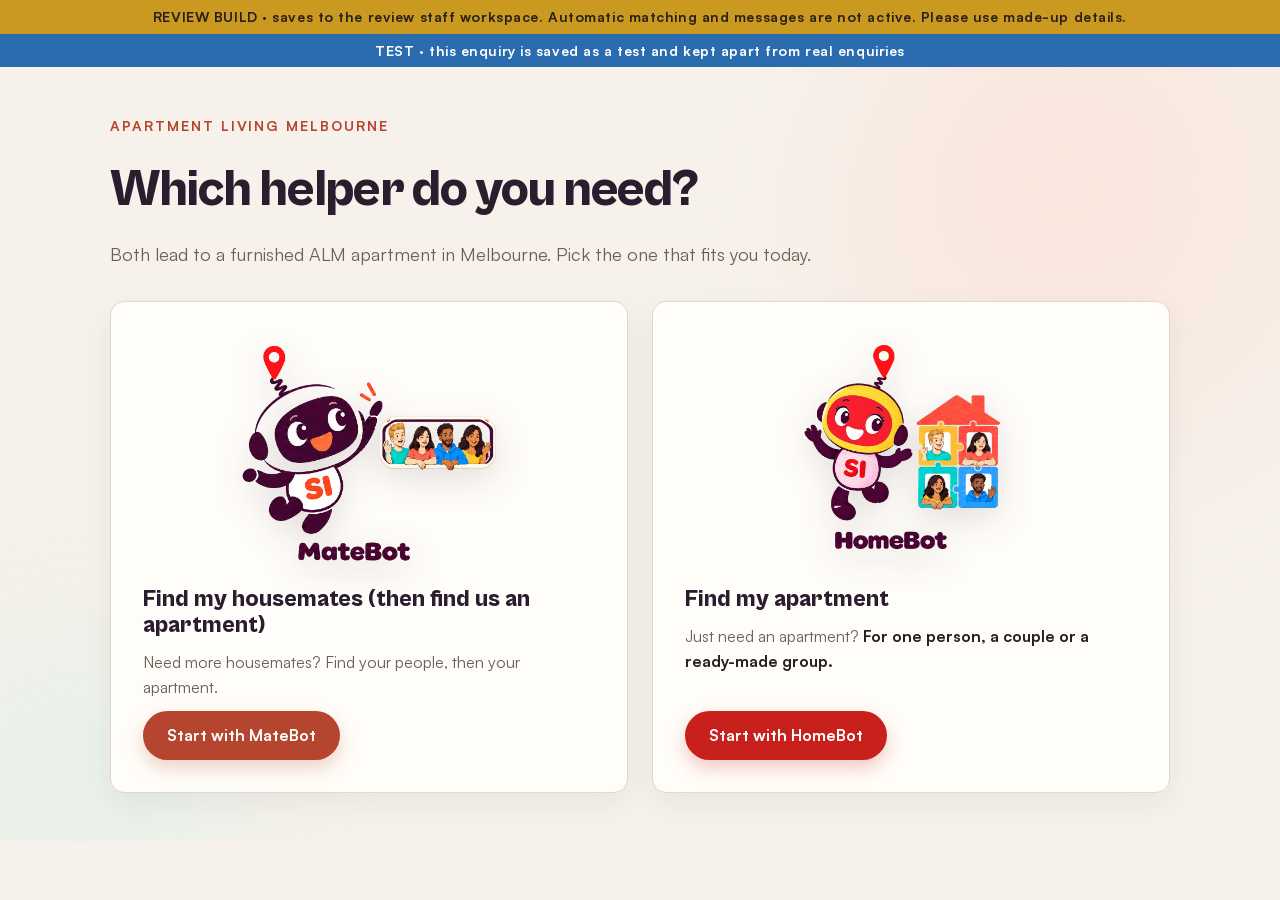
==== homebot-app/index.html @ 99c6f4b6 "Prepare tested MateBot and HomeBot candidate10 for restricted deployment Include both frontends, sha" ====
<!doctype html>
<html lang="en-AU">
<head>
<meta charset="utf-8">
<meta name="viewport" content="width=device-width, initial-scale=1">
<meta name="robots" content="noindex">
<!-- Shared MMAI backend. Rewritten at deploy time (private review: the isolated review server; self-host at /homebot/: "" = same origin).
     An unresolved placeholder works same-origin on localhost only; anywhere else the form shows a "not connected" notice. -->
<meta name="mmai-api-base" content="__PORT_8060__">
<!-- The working MateBot form, opened directly from the chooser and the hand-off screen (H2: no leaving dialog; ?test=1 is appended only in test mode).
     CR6 (6 Nov 2026, H2/I20(g)): the links navigate this same page/frame (target=_self) — a new tab is refused inside a sandboxed frame
     without allow-popups, so the combined choice page must work in place. A relative value (e.g. matebot/index.html#/) is allowed when the
     MateBot form is bundled alongside this page. -->
<meta name="matebot-url" content="https://matebot-ai.pplx.app/#/">
<!-- Review build: "on" shows the REVIEW BUILD strip, adds a review-workspace qualifier to the completion copy and opens the external
     MateBot form in its test mode so made-up details never become real enquiries there. Set to "off" for a production build. -->
<!-- Review build: the chooser's MateBot card and the hand-off link both point at the configured MateBot form above. -->
<meta name="homebot-review-build" content="on">
<title>Apartment Living Melbourne · MateBot and HomeBot</title>
<link rel="stylesheet" href="fonts/fonts.css?v=20261108b">
<link rel="stylesheet" href="styles.css?v=20261108b">
<link rel="stylesheet" href="homebot.css?v=20261108b">
</head>
<body>
<a class="skip" href="#main">Skip to content</a>
<div class="draftflag" data-role="reviewBadge" data-testid="review-badge" role="status" hidden>REVIEW BUILD · saves to the review staff workspace. Automatic matching and messages are not active. Please use made-up details.</div>
<div class="draftflag draftflag--test" data-role="testBadge" data-testid="test-badge" role="status" hidden>TEST · this enquiry is saved as a test and kept apart from real enquiries</div>
<div class="draftflag draftflag--error" data-role="apiBadge" data-testid="api-badge" role="alert" hidden>This copy of the form is not connected to the enquiry service, so nothing can be saved. Please tell the ALM team.</div>

<main id="main">

<!-- ======================= 1. Chooser: which bot? (H1) ======================= -->
<section class="landing chooser" id="view-chooser" data-view="chooser" aria-labelledby="chooserTitle" hidden>
  <div class="chooser__inner">
    <p class="brand">APARTMENT LIVING MELBOURNE</p>
    <h1 id="chooserTitle">Which helper do you need?</h1>
    <p class="chooser__lead">Both lead to a furnished ALM apartment in Melbourne. Pick the one that fits you today.</p>
    <div class="chooser__grid">
      <a class="choice choice--matebot" href="https://matebot-ai.pplx.app/#/" data-role="matebotLink" data-testid="choose-matebot">
        <img class="choice__img" src="img/matebot_landing.webp" alt="MateBot, the housemate-finding robot" width="500" height="500">
        <h2>Find my housemates (then find us an apartment)</h2>
        <p>Need more housemates? Find your people, then your apartment.</p>
        <span class="choice__cta">Start with MateBot</span>
      </a>
      <a class="choice choice--homebot" href="#/homebot" data-testid="choose-homebot">
        <img class="choice__img" src="img/homebot_landing.webp" alt="HomeBot, the apartment-finding robot" width="810" height="883">
        <h2>Find my apartment</h2>
        <p>Just need an apartment? <strong>For one person, a couple or a ready-made group.</strong></p>
        <span class="choice__cta">Start with HomeBot</span>
      </a>
    </div>
  </div>
</section>

<!-- ======================= 2. HomeBot landing (H2) ======================= -->
<section class="landing landing--homebot" id="view-homebot" data-view="homebot" aria-labelledby="hbTitle" hidden>
  <div class="landing__inner">
    <div class="landing__bot">
      <p class="landing__bubble">Hi, I'm HomeBot. Tell me about who's moving in and what you need, and I will use my Super AI powers to do the apartment hunting for you</p>
      <picture class="landing__art"><img class="landing__img--main" src="img/homebot_landing.webp" alt="HomeBot standing beside a house made of puzzle pieces, each with a smiling tenant" width="810" height="883"></picture>
    </div>
    <div class="landing__text landing__copy">
      <p class="brand">Apartment Living Melbourne · HomeBot</p>
      <h1 id="hbTitle">Your apartment,<br>sorted.</h1>
      <p data-testid="intro-p1">Moving on your own, as a couple or with a group? If you already know who’s moving in, HomeBot is for you. Just answer a few quick questions about your people, dates, budget and ideal apartment.</p>
      <p data-testid="intro-p2">HomeBot uses Super Intelligent AI to run a deep analysis and compare your needs with available furnished apartments. We’ll share up to three of the best matches with your group. Like what you see? Our reservations team will arrange viewings, either virtually or in person.</p>
      <p data-testid="intro-p3">Choose your favourite and apply. HomeBot takes the stress and hard work out of finding your Melbourne home.</p>
    </div>
    <div class="landing__cta landing__gate" data-testid="landing-gate">
      <p class="landing__gate-q">Do you have everyone who will live in the apartment?</p>
      <div class="landing__gate-opts">
        <a class="btn btn--start btn--homebot" href="#/homebot/form?need=complete" data-testid="homebot-start-complete">YES, WE'RE COMPLETE<small>Just me, a couple, or a group that knows each other</small></a>
        <a class="btn btn--start btn--ghost btn--start-ghost" href="#/homebot/form?need=more" data-testid="homebot-start-more">NO, WE'D LIKE MORE PEOPLE<small>Add housemates before taking an apartment</small></a>
      </div>
      <a class="landing__back" href="#/">Back to the two helpers</a>
    </div>
  </div>
</section>

<!-- ======================= 3. HomeBot questionnaire ======================= -->
<section id="view-form" data-view="form" hidden>
<div class="wrap wrap--form form-root card-mode homebot-root" data-role="formRoot">
  <header class="formhead">
    <p class="brand">Apartment Living Melbourne · HomeBot</p>
    <h1 class="formhead__title">Find my apartment</h1>
    <p class="formhead__note">One question at a time · about five minutes · your answers go to the ALM reservations team</p>
  </header>

  <nav class="steps" aria-label="Form progress"><ol data-role="stepList"></ol></nav>
  <div class="meter" data-role="meter"><div class="meter__top"><span class="meter__label" data-role="meterLabel">Let's begin</span><span class="nav__count" data-role="meterCount"></span></div><div class="meter__bar"><span data-role="meterFill"></span></div></div>

  <div class="tipwrap" data-role="tipLane"></div>
  <form id="hbForm" novalidate autocomplete="off" data-testid="homebot-form">

    <!-- ---------- Section 1: Your group (H3 gates) ---------- -->
    <section class="card step" data-step="1" data-title="Your group">
      <h2><span class="num">1</span> Your group</h2>

      <div class="scr" data-scr="need_more" data-tip="Who's moving in? If it's just you, that's a complete group of one — I don't assume you need housemates.">
        <fieldset class="field" data-required-group>
          <legend>Do you have everyone who will live in the apartment?</legend>
          <div class="options">
            <label class="opt"><input type="radio" name="need_more" value="complete" data-testid="need_more-complete"><span><b>Yes, we're complete</b><small>Me on my own, a couple, or a group that already knows each other</small></span></label>
            <label class="opt"><input type="radio" name="need_more" value="more" data-testid="need_more-more"><span><b>No, we'd like more people</b><small>We want to add housemates before we take an apartment</small></span></label>
          </div>
        </fieldset>
      </div>

      <div class="scr" data-scr="counts" data-show-when="need_more=more" data-tip="Two numbers help me a lot: how many of you there are today, and how many you want to end up with.">
        <div class="grid2">
          <div class="field"><label>How many people are in your group right now, including you?
            <select name="headcount_now" required data-testid="headcount_now"><option value="">Choose</option><option>1</option><option>2</option><option>3</option><option>4</option><option>5</option><option>6</option><option>7</option></select></label></div>
          <div class="field"><label>How many people do you want to live with in total, including you?
            <select name="headcount_target" required data-testid="headcount_target"><option value="">Choose</option><option>2</option><option>3</option><option>4</option><option>5</option><option>6</option><option>7</option><option value="8+">8 or more</option></select></label>
            <p class="hint">ALM apartments house up to 7 people. If you need more, the team will talk to you directly.</p></div>
        </div>
        <p class="counts-big" data-role="countsHint" data-testid="counts-hint" aria-live="polite"></p>
      </div>

      <div class="scr scr--route" data-scr="too_many" data-show-when="need_more=more&headcount_target=8+" data-terminal data-tip="That's a bigger group than one apartment can take. The team can still help — they'll talk it through with you.">
        <div class="routebox" data-testid="route-too-many">
          <h3>Groups of 8 or more need a chat with the team</h3>
          <p>One ALM apartment houses up to seven people, so a larger group usually means two apartments in the same building. The team plans this with you personally rather than through the form, so HomeBot stops here.</p>
          <p class="notice" data-testid="route-too-many-contact"><strong>Please contact the team directly:</strong> <a href="mailto:reservations@almelb.com.au">reservations@almelb.com.au</a> or WhatsApp <a href="https://wa.me/61405780780" target="_blank" rel="noopener">+61 405 780 780</a> (opens WhatsApp in a new tab; the number works for ordinary calls too). This form records nothing for groups of eight or more, so nothing is passed on for you.</p>
          <button type="button" class="btn btn--ghost" data-action="changeTarget" data-testid="route-too-many-change">Change the number</button>
        </div>
      </div>

      <div class="scr" data-scr="want_help" data-show-when="need_more=more" data-hide-when="headcount_target=8+" data-tip="MateBot is my teammate. If you'd like, MateBot finds the extra people first and the team brings everyone together before any apartment is chosen.">
        <fieldset class="field" data-required-group>
          <legend>Would you like MateBot to help find the extra people?</legend>
          <div class="options">
            <label class="opt"><input type="radio" name="want_help" value="yes" data-testid="want_help-yes"><span><b>Yes please, find housemates for us</b><small>MateBot suggests compatible housemates; your group meets them and decides</small></span></label>
            <label class="opt"><input type="radio" name="want_help" value="no" data-testid="want_help-no"><span><b>No thanks, we'll find them ourselves</b><small>Carry on with the apartment questions only</small></span></label>
          </div>
        </fieldset>
      </div>

      <div class="scr scr--route" data-scr="handoff" data-show-when="need_more=more&want_help=yes&headcount_target=2|3|4|5|6|7" data-terminal data-tip="Great — MateBot takes it from here: it suggests housemates, and once everyone is happy with the group it matches you with the apartments that suit you best.">
        <div class="routebox" data-testid="route-handoff">
          <h3>Over to MateBot</h3>
          <p data-testid="handoff-copy">You have <strong data-role="hoNow">?</strong> <span data-role="hoNowNoun">people</span> now and want <strong data-role="hoTarget">?</strong> in total. MateBot, our AI-powered matchmaking program, will help you find <strong data-role="hoExtra">?</strong> more <span data-role="hoExtraNoun">housemates</span> you'll genuinely click with. Complete MateBot's questionnaire for your group (you can answer for everyone). It takes a couple of minutes. We'll introduce you so you can meet and chat. Once everyone is happy with the group, MateBot matches you with the apartments that suit you best.</p>
          <div class="notice" data-testid="handoff-honest" data-role="handoffNotice" data-state="pending">
            <p data-role="handoffCarriedIntro">Carried across to MateBot for you to check:</p>
            <ul data-role="handoffCarried" data-testid="handoff-carried"></ul>
            <p data-role="handoffFallback" hidden>Nothing from this page could be carried across just now: the MateBot form opens in place of this page and asks its own questions from the start; it does not know you came from HomeBot.</p>
            <p><span data-role="matebotTestHint" data-testid="handoff-test-hint" hidden>It opens in its test mode, so anything you enter there stays apart from real enquiries.</span></p>
          </div>
          <div class="routebox__actions">
            <a class="btn" href="https://matebot-ai.pplx.app/#/" data-role="matebotLink" data-testid="route-handoff-matebot">Open the MateBot form</a>
            <button type="button" class="btn btn--ghost" data-action="changeHelp" data-testid="route-handoff-change">Change my answer</button>
          </div>
        </div>
      </div>

      <div class="scr" data-scr="decline_note" data-show-when="need_more=more&want_help=no&headcount_target=2|3|4|5|6|7" data-tip="No problem. I'll keep looking for the apartment, and I'll show your group as 'still growing' so the team knows.">
        <div class="routebox routebox--quiet" data-testid="route-decline">
          <h3 data-testid="decline-p1">Apartment only — you'll find your own extra people</h3>
          <p data-testid="decline-p2">The team will not look for housemates for you. Your enquiry is marked group still growing.</p>
          <p data-testid="decline-p3">Answer the apartment questions for the people you have today.</p>
          <p data-testid="decline-p4">You can tell the team when your group is complete and you are ready to go.</p>
        </div>
      </div>
    </section>

    <!-- ---------- Section 2: Lead contact (H6: lead contact only) ---------- -->
    <section class="card step" data-step="2" data-title="Your details">
      <h2><span class="num">2</span> Your details</h2>
      <div class="scr" data-scr="name" data-tip="You're the main contact for your group. The team only needs to reach one person — the others can stay as first names.">
        <div class="grid2">
          <div class="field"><label>Your first name<input name="first_name" required autocomplete="off" data-testid="first_name"></label></div>
          <div class="field"><label>Your last name<input name="last_name" required autocomplete="off" data-testid="last_name"></label></div>
        </div>
      </div>
      <div class="scr" data-scr="contact" data-tip="How should the team reach you about apartments?">
        <div class="field"><label>Email<input name="email" type="email" required inputmode="email" autocomplete="off" data-testid="email"></label></div>
        <div class="field"><label>Mobile</label>
          <div class="phone"><select name="phone_code" aria-label="Country code" required data-testid="phone_code"><option value="+61" selected>+61 Australia</option><option value="+64">+64 New Zealand</option><option value="+65">+65 Singapore</option><option value="+60">+60 Malaysia</option><option value="+62">+62 Indonesia</option><option value="+84">+84 Vietnam</option><option value="+86">+86 China</option><option value="+91">+91 India</option><option value="+44">+44 United Kingdom</option><option value="+1">+1 USA / Canada</option><option value="other">Other country</option></select><input name="phone" type="tel" required inputmode="tel" placeholder="Number" data-testid="phone"></div>
          <p class="reveal hint" data-show-when="phone_code=other">Type the full international number including its country code, e.g. +33 6 12 34 56 78.</p></div>
        <fieldset class="field" data-required-group><legend>Best way to contact you</legend>
          <div class="pills"><label class="pill"><input type="radio" name="contact_pref" value="WhatsApp">WhatsApp</label><label class="pill"><input type="radio" name="contact_pref" value="Phone call">Phone call</label><label class="pill"><input type="radio" name="contact_pref" value="Text message">Text message</label><label class="pill"><input type="radio" name="contact_pref" value="Email">Email</label></div></fieldset>
      </div>
    </section>

    <!-- ---------- Section 3: Who's moving in (H6: headcount, sleeping, couples not assumed) ---------- -->
    <section class="card step" data-step="3" data-title="Who's moving in">
      <h2><span class="num">3</span> Who's moving in</h2>
      <div class="scr" data-scr="headcount" data-show-when="need_more=complete" data-tip="Count everyone who will sleep in the apartment, including you.">
        <div class="field"><label>How many people will live in the apartment, including you?
          <select name="headcount" required data-testid="headcount"><option value="">Choose</option><option value="1">Just me</option><option>2</option><option>3</option><option>4</option><option>5</option><option>6</option><option>7</option><option value="8+">8 or more</option></select></label>
          <p class="hint">ALM apartments house up to 7 people.</p></div>
      </div>
      <div class="scr scr--route" data-scr="too_many_complete" data-show-when="need_more=complete&headcount=8+" data-terminal data-tip="That's more than one apartment can take — the team will plan it with you directly.">
        <div class="routebox" data-testid="route-too-many-complete">
          <h3>Groups of 8 or more need a chat with the team</h3>
          <p>One ALM apartment houses up to seven people, so a larger group usually means two apartments. The team plans this with you personally, so HomeBot stops here.</p>
          <p class="notice" data-testid="route-too-many-complete-contact"><strong>Please contact the team directly:</strong> <a href="mailto:reservations@almelb.com.au">reservations@almelb.com.au</a> or WhatsApp <a href="https://wa.me/61405780780" target="_blank" rel="noopener">+61 405 780 780</a> (opens WhatsApp in a new tab; the number works for ordinary calls too). This form records nothing for groups of eight or more, so nothing is passed on for you.</p>
          <button type="button" class="btn btn--ghost" data-action="changeHeadcount" data-testid="route-too-many-complete-change">Change the number</button>
        </div>
      </div>
      <div class="scr" data-scr="sleeping" data-show-when="people=2|3|4|5|6|7" data-tip="I never assume who shares a bed or a room — tell me how each person would like to sleep, and what each can pay a week.">
        <p class="notice">One row per person in the group today. First names are optional for the others. Pick how each person would sleep and the most they can pay each week — the team sees exactly what you choose and never assumes who is with whom.</p>
        <div class="party-rows" data-role="sleepRows" data-testid="sleep-rows"></div>
        <fieldset class="field reveal" data-role="bunkCondition" data-required-group data-testid="bunk_condition_group"><legend>Someone chose a bunk — bunks at any price, or only if it's cheaper?</legend>
          <div class="pills"><label class="pill"><input type="radio" name="bunk_condition" value="Any price">Any price</label><label class="pill"><input type="radio" name="bunk_condition" value="Only if cheaper">Only if it's cheaper</label></div></fieldset>
        <p class="hint">Standard rooms: a bedroom to yourself, a bed shared with your partner, a twin room (two single beds) or a bunk. Up to three bedrooms in any apartment.</p>
      </div>
      <div class="scr" data-scr="solo_note" data-show-when="people=1" data-tip="Just you — lovely. I'll look at studios and one-bedroom apartments unless you tell me otherwise.">
        <div class="routebox routebox--quiet"><h3>Flying solo</h3><p>You'll get a whole apartment to yourself. The sleeping-arrangement questions are skipped — next we'll sort out your dates and budget.</p></div>
      </div>
    </section>

    <!-- ---------- Section 4: Your stay ---------- -->
    <section class="card step" data-step="4" data-title="Your stay">
      <h2><span class="num">4</span> Your stay</h2>
      <div class="scr" data-scr="movein" data-tip="When would you like the keys? A little flexibility opens up more apartments.">
        <div class="grid2">
          <div class="field"><label>Move-in date<input name="move_in" type="date" required data-testid="move_in"></label></div>
          <div class="field"><label>How fixed is that date?
            <select name="move_in_flex" required data-testid="move_in_flex"><option value="">Choose</option><option>Exact date</option><option>Within a week either way</option><option>Within two weeks either way</option><option>Flexible by a month or more</option></select></label></div>
        </div>
        <div class="grid2 reveal" data-show-when="move_in_flex=Flexible by a month or more" data-testid="move_in_window">
          <div class="field"><label>Earliest you could move in<input name="move_in_earliest" type="date" required data-testid="move_in_earliest"></label></div>
          <div class="field"><label>Latest you could move in<input name="move_in_latest" type="date" required data-testid="move_in_latest"></label></div>
        </div>
      </div>
      <div class="scr" data-scr="moveout" data-tip="And when would you leave? Short summer stays and longer ones are both fine — give me your best guess.">
        <div class="grid2">
          <div class="field"><label>Move-out date<input name="move_out" type="date" required data-testid="move_out"></label></div>
          <div class="field"><label>How fixed is that date?
            <select name="move_out_flex" required data-testid="move_out_flex"><option value="">Choose</option><option>Exact date</option><option>Within a week either way</option><option>Within two weeks either way</option><option>Flexible by a month or more</option></select></label></div>
        </div>
        <div class="grid2 reveal" data-show-when="move_out_flex=Flexible by a month or more" data-testid="move_out_window">
          <div class="field"><label>Earliest you could move out<input name="move_out_earliest" type="date" required data-testid="move_out_earliest"></label></div>
          <div class="field"><label>Latest you could move out<input name="move_out_latest" type="date" required data-testid="move_out_latest"></label></div>
        </div>
        <p class="hint" data-role="stayHint"></p>
        <p class="hint">Each apartment's availability and minimum lease are checked by the team later — nothing here rules you out.</p>
      </div>
    </section>

    <!-- ---------- Section 5: Budget and apartment (H6) ---------- -->
    <section class="card step" data-step="5" data-title="Budget and apartment">
      <h2><span class="num">5</span> Budget and apartment</h2>
      <div class="scr" data-scr="budget" data-tip="These are weekly rents for the whole apartment, taken from ALM's apartment list — not per person. Your group splits it however you like.">
        <div class="field"><label>The most your group can pay a week for the <u>whole apartment</u>, in dollars<input name="budget_total" type="number" min="1" step="1" inputmode="numeric" required placeholder="e.g. 1200" data-testid="budget_total"></label>
          <p class="hint" data-role="budgetSumHint" data-testid="budget_sum_hint"></p></div>
        <fieldset class="field" data-required-group data-testid="budget_group"><legend>Apartment types and weekly rent for the <u>whole apartment</u></legend>
          <p class="hint">Tick every type and price range you would consider — you can choose more than one. This is a guide from ALM's list, not a quote.</p>
          <div class="pricelist" data-role="budgetList" data-testid="budget_list"></div>
          <p class="hint" data-role="rateNote"></p>
          <p class="hint">Rents are for the whole apartment per week, from ALM's apartment list — not per person. Standard occupancy is 2 people in a studio or 1 bedroom, 4 in a 2 bedroom and 6 in a 3 bedroom. Where the apartment can accommodate an extra bed, one additional person is possible for <span data-role="extraBed">$70</span> more a week — not every apartment can. Internet is not included; some apartments include other bills. The team confirms the exact rent for the apartments they suggest.</p>
          <p class="hint notice" data-role="dataError" hidden></p></fieldset>
      </div>
      <div class="scr" data-scr="size" data-tip="Tick every size you'd consider — the more you tick, the more apartments I can look at. For bathrooms, 'Must have 2' on its own means I only look at 2-bathroom apartments.">
        <fieldset class="field" data-required-group><legend>Apartment sizes you would consider</legend>
          <p class="hint">Tick all that apply. This is separate from the price guide above — you can be open to more than one size.</p>
          <div class="chips"><label class="chip"><input type="checkbox" name="bedrooms" value="Studio" data-testid="size-studio">Studio</label><label class="chip"><input type="checkbox" name="bedrooms" value="1 bedroom" data-testid="size-1br">1 bedroom</label><label class="chip"><input type="checkbox" name="bedrooms" value="2 bedrooms" data-testid="size-2br">2 bedrooms</label><label class="chip"><input type="checkbox" name="bedrooms" value="3 bedrooms" data-testid="size-3br">3 bedrooms</label></div>
        </fieldset>
        <fieldset class="field" data-required-group><legend>Bathrooms</legend>
          <div class="chips"><label class="chip"><input type="checkbox" name="bathrooms" value="1 bathroom is fine" data-testid="bath-1fine">1 bathroom is fine</label><label class="chip"><input type="checkbox" name="bathrooms" value="Prefer 2 bathrooms" data-testid="bath-prefer2">Prefer 2 bathrooms</label><label class="chip"><input type="checkbox" name="bathrooms" value="Must have 2 bathrooms" data-exclusive data-testid="bath-must2">Must have 2 bathrooms</label></div>
          <p class="hint">"1 is fine" and "Prefer 2" can both be ticked. "Must have 2" rules the others out.</p></fieldset>
      </div>
      <div class="scr" data-scr="area" data-tip="ALM apartments are in Melbourne's CBD and South Yarra. Where would suit you?">
        <fieldset class="field" data-required-group><legend>Which area?</legend>
          <div class="options">
            <label class="opt"><input type="radio" name="area" value="Melbourne CBD"><span><b>Melbourne CBD</b><small>Close to the city campuses and offices</small></span></label>
            <label class="opt"><input type="radio" name="area" value="South Yarra"><span><b>South Yarra</b><small>Leafy, cafés, a short tram or train ride in</small></span></label>
            <label class="opt"><input type="radio" name="area" value="Either"><span><b>Either</b><small>Show me both</small></span></label>
          </div></fieldset>
      </div>
      <div class="scr" data-scr="travel" data-tip="How will your group get around, and how far is too far?">
        <fieldset class="field" data-required-group><legend>How will people mostly get to work or study?</legend>
          <div class="chips"><label class="chip"><input type="checkbox" name="transport" value="Walk">Walk</label><label class="chip"><input type="checkbox" name="transport" value="Tram">Tram</label><label class="chip"><input type="checkbox" name="transport" value="Train">Train</label><label class="chip"><input type="checkbox" name="transport" value="Bus">Bus</label><label class="chip"><input type="checkbox" name="transport" value="Bike or scooter">Bike or scooter</label><label class="chip"><input type="checkbox" name="transport" value="Car">Car</label></div></fieldset>
        <div class="field"><label>Longest acceptable door-to-door travel time
          <select name="max_travel" required data-testid="max_travel"><option value="">Choose</option><option>5 minutes — walking distance only</option><option>15 minutes</option><option>30 minutes</option><option>45 minutes</option><option>60 minutes or more</option></select></label></div>
      </div>
      <div class="scr" data-scr="extras" data-tip="Anything that would make a place feel like home? These are wishes, not filters — nothing is ruled out.">
        <fieldset class="field"><legend>Which apartment and building features would you particularly like? <span class="hint-inline">(optional)</span></legend>
            <p class="sublabel">Apartment</p><div class="chips"><label class="chip"><input type="checkbox" name="extras" value="Higher floor">Higher floor</label><label class="chip"><input type="checkbox" name="extras" value="Lower floor">Lower floor</label><label class="chip"><input type="checkbox" name="extras" value="Views">Views</label><label class="chip"><input type="checkbox" name="extras" value="Air conditioning">Air conditioning</label><label class="chip"><input type="checkbox" name="extras" value="Dishwasher">Dishwasher</label><label class="chip"><input type="checkbox" name="extras" value="Ensuite">Ensuite</label></div>
            <p class="sublabel">Outdoor space</p><div class="chips"><label class="chip"><input type="checkbox" name="extras" value="Balcony">Balcony</label><label class="chip"><input type="checkbox" name="extras" value="Courtyard">Courtyard</label></div>
            <p class="sublabel">Building facilities</p><div class="chips"><label class="chip"><input type="checkbox" name="extras" value="Pool">Pool</label><label class="chip"><input type="checkbox" name="extras" value="Gym">Gym</label><label class="chip"><input type="checkbox" name="extras" value="Sauna">Sauna</label><label class="chip"><input type="checkbox" name="extras" value="Theatre room">Theatre room</label><label class="chip"><input type="checkbox" name="extras" value="Residents lounge">Residents lounge</label><label class="chip"><input type="checkbox" name="extras" value="BBQ facilities">BBQ facilities</label><label class="chip"><input type="checkbox" name="extras" value="Tennis court">Tennis court</label><label class="chip"><input type="checkbox" name="extras" value="Concierge">Concierge</label><label class="chip"><input type="checkbox" name="extras" value="Lift access">Lift access</label></div>
            <p class="sublabel">Parking/work facilities</p><div class="chips"><label class="chip"><input type="checkbox" name="extras" value="Car parking available (extra charge)">Car parking available (extra charge)</label><label class="chip"><input type="checkbox" name="extras" value="Bicycle storage">Bicycle storage</label><label class="chip"><input type="checkbox" name="extras" value="Study desk">Study desk</label></div>
          <p class="hint">A wish list, not a promise — not every building has these. Car parking, where available, carries an extra charge.</p></fieldset>
        <fieldset class="field reveal" data-show-when="extras=*" data-role="extrasTopField"><legend>Which three matter most to you? <span class="hint-inline">(optional)</span></legend>
          <div class="chips" data-role="extrasTop"></div>
          <p class="hint" data-role="extrasTopHint">Pick up to three of the features you ticked.</p></fieldset>
        <div class="field"><label>Anything else the team should know about the apartment you want? <span class="hint-inline">(optional)</span><textarea name="apartment_notes" rows="3" maxlength="500" data-testid="apartment_notes"></textarea></label></div>
      </div>
    </section>

    <!-- ---------- Section 6: Work and study (per person; optional names) ---------- -->
    <section class="card step" data-step="6" data-title="Work and study">
      <h2><span class="num">6</span> Work and study</h2>
      <div class="scr" data-scr="people" data-tip="Where does everyone need to get to each day? This is how I judge which building is handy. First names are optional for the others.">
        <p class="notice">One row per person in the group today. Only your own contact details are collected; for the others we hold just what you have told us here — an optional first name, their bed choice and weekly maximum, and where they study or work. Students choose their institution from the list (no campus or address needed; for "Other", name the institution); workers tell us the workplace or suburb. Anyone studying <em>and</em> working says which is the main daily destination.</p>
        <div class="party-rows" data-role="peopleRows"></div>
        <p class="hint notice" data-role="dataError" hidden></p>
      </div>
    </section>

    <!-- ---------- Section 7: Viewing and consent ---------- -->
    <section class="card step" data-step="7" data-title="Viewing and consent">
      <h2><span class="num">7</span> Viewing and consent</h2>
      <div class="scr" data-scr="viewing" data-tip="How would you like to see the apartments the team suggests?">
        <fieldset class="field" data-required-group><legend>Viewing preference</legend>
          <div class="options">
            <label class="opt"><input type="radio" name="viewing" value="In person"><span><b>In person</b><small>We're in Melbourne or will be soon</small></span></label>
            <label class="opt"><input type="radio" name="viewing" value="Video call"><span><b>Live video call</b><small>Walk through with the team</small></span></label>
            <label class="opt"><input type="radio" name="viewing" value="Photos and floor plan"><span><b>Photos and floor plan are enough</b><small>Decide from the listing</small></span></label>
            <label class="opt"><input type="radio" name="viewing" value="Either"><span><b>Whatever is quickest</b><small>No preference</small></span></label>
          </div></fieldset>
        <div class="field"><label>How did you hear about ALM? <span class="hint-inline">(optional)</span>
          <select name="heard" data-testid="heard"><option value="">Choose</option><option>Friend or family</option><option>University or college</option><option>Education agent</option><option>Facebook</option><option>Google</option><option>Instagram</option><option>TikTok</option><option>YouTube</option><option>Snapchat</option><option>Reddit</option><option>Other search engine</option><option>Realestate.com</option><option>Education Expo</option><option>Already an ALM tenant</option><option>Other</option></select></label></div>
      </div>
      <div class="scr scr--plain" data-scr="consent" data-tip="Last step — the plain-language basics of an ALM lease, and your OK for the team to contact you.">
        <fieldset class="field" data-required-group data-all-required><legend>Please confirm</legend>
          <label class="consent"><input type="checkbox" name="consent_contact" value="yes" data-testid="consent_contact"><span>The ALM team may contact me about apartments using the details above.</span></label>
          <label class="consent"><input type="checkbox" name="consent_lease" value="yes" data-testid="consent_lease"><span>I understand ALM leases are for the <strong>whole apartment</strong>, every adult living there is named on the lease, apartments are <strong>non-smoking indoors</strong>, <strong>no pets</strong>, and <strong>internet is not included</strong> in the rent.</span></label>
          <label class="consent"><input type="checkbox" name="consent_adults" value="yes" data-testid="consent_adults"><span>Everyone who will live in the apartment will be 18 or older at move-in. If that is not the case, please contact the ALM team instead of continuing.</span></label>
        </fieldset>
      </div>
    </section>

    <!-- ---------- Review (H5: Change and green first return) ---------- -->
    <section class="card step review" data-step="8" data-title="Check your answers" data-review>
      <div class="scr" data-scr="review" data-tip="Here's everything you told me. Use Change on any section, then come straight back here.">
        <h3 class="review__title">Check your answers</h3>
        <p class="review__intro">Change anything that isn't right. When you're happy, press Submit.</p>
        <div data-role="reviewGroups"></div>
        <p class="notice" data-role="reviewFlag" hidden></p>
      </div>
    </section>

    <div class="nav" data-role="nav">
      <button type="button" class="btn btn--return" data-action="toReview" data-testid="nav-return" hidden>Back to check your answers</button>
      <button type="button" class="btn btn--ghost" data-action="back" data-testid="nav-back">Back</button>
      <p class="nav__count" data-role="count"></p>
      <button type="button" class="btn" data-action="next" data-testid="nav-next">Next</button>
      <button type="button" class="btn" data-action="submit" data-testid="nav-submit" hidden>Submit</button>
    </div>
    <p class="error-msg" data-role="formError" hidden></p>
  </form>

  <!-- ---------- Done: saved; neutral next-steps copy (H30) with a separate notice on what is not connected ---------- -->
  <section class="card done" data-role="done" hidden tabindex="-1" data-testid="done">
    <div class="tipwrap"><img class="tip__bot" src="img/homebot_tip.webp" alt="" width="393" height="651"><p class="tip__bubble">Thanks <span data-role="doneName"></span>! I'm on it.</p></div>
    <h2>Thanks — your enquiry is saved</h2>
    <p class="notice" data-role="doneReviewNote" data-testid="done-review-note" hidden><strong>Review build:</strong> this enquiry is saved in the private review staff workspace, not with the live reservations team. Nothing is sent on from there automatically.</p>
    <p class="done__ref" data-testid="done-reference">Your reference: <strong data-role="doneRef"></strong></p>
    <p data-testid="done-main">Your enquiry has been saved. The Apartment Living Melbourne reservations team will contact you about the next steps.</p>
    <p class="notice" data-testid="done-honest" data-role="receiptNotice">Your enquiry is saved. Email delivery is not confirmed here. You can keep a copy of your answers below. The team reviews apartment options before contacting you.</p>
    <p class="notice" data-role="doneFlag" hidden></p>
    <section class="emailbox" data-role="emailBox" data-testid="answers-copy" aria-labelledby="emailTitle">
      <h3 id="emailTitle">Your answers — copy for your records</h3>
      <textarea class="emailbox__body" data-role="emailBody" readonly rows="18" aria-label="Your answers" data-testid="email-body"></textarea>
      <div class="emailbox__actions">
        <button type="button" class="btn btn--ghost" data-action="copyEmail" data-testid="email-copy">Copy my answers</button>
        <span class="emailbox__copied" data-role="emailCopied" hidden>Copied</span>
      </div>
    </section>
    <div class="done__actions">
      <button type="button" class="btn btn--ghost" data-action="restart" data-testid="done-restart">Start again</button>
      <a class="btn btn--ghost" href="#/" data-testid="done-home">Back to the two helpers</a>
    </div>
  </section>
  <p class="foot">Apartment Living Melbourne · HomeBot · <a href="#/">MateBot or HomeBot</a></p>
</div>
</section>
</main>


<script src="form.js?v=20261111-notifications"></script>
<script src="app.js?v=20261111-selfhost"></script>
</body>
</html>
---- homebot-app/fonts/fonts.css ----
/* Self-hosted Fontshare fonts (Cabinet Grotesk 500/700/800, Satoshi 400/500/700) - ITF Free Font License. */
/* Served from this origin so no visitor data goes to a third-party CDN (security review L2). */
@font-face {
  font-family: 'Cabinet Grotesk';
  src: url('cabinet-grotesk-500.woff2') format('woff2');
  font-weight: 500;
  font-display: swap;
  font-style: normal;
}
@font-face {
  font-family: 'Cabinet Grotesk';
  src: url('cabinet-grotesk-700.woff2') format('woff2');
  font-weight: 700;
  font-display: swap;
  font-style: normal;
}
@font-face {
  font-family: 'Cabinet Grotesk';
  src: url('cabinet-grotesk-800.woff2') format('woff2');
  font-weight: 800;
  font-display: swap;
  font-style: normal;
}
@font-face {
  font-family: 'Satoshi';
  src: url('satoshi-400.woff2') format('woff2');
  font-weight: 400;
  font-display: swap;
  font-style: normal;
}
@font-face {
  font-family: 'Satoshi';
  src: url('satoshi-500.woff2') format('woff2');
  font-weight: 500;
  font-display: swap;
  font-style: normal;
}
@font-face {
  font-family: 'Satoshi';
  src: url('satoshi-700.woff2') format('woff2');
  font-weight: 700;
  font-display: swap;
  font-style: normal;
}
---- homebot-app/styles.css ----
[hidden] { display: none !important; }
:root {
  --text-xs: clamp(0.75rem, 0.7rem + 0.25vw, 0.875rem);
  --text-sm: clamp(0.875rem, 0.8rem + 0.35vw, 1rem);
  --text-base: clamp(1rem, 0.95rem + 0.25vw, 1.125rem);
  --text-lg: clamp(1.125rem, 1rem + 0.75vw, 1.5rem);
  --text-2xl: clamp(2rem, 1.2rem + 2.5vw, 3.5rem);

  --space-1: .25rem; --space-2: .5rem; --space-3: .75rem; --space-4: 1rem; --space-5: 1.25rem;
  --space-6: 1.5rem; --space-8: 2rem; --space-10: 2.5rem; --space-12: 3rem; --space-16: 4rem;

  --bg: #f6f1ea;
  --surface: #fffdf9;
  --surface-2: #f1e9df;
  --border: #e2d7ca;
  --border-strong: #c9b9a6;
  --text: #2a1f1a;
  --muted: #6e5f55;
  --accent: #b5452e;
  --accent-hover: #933520;
  --accent-soft: #f6dfd6;
  --ink: #2b1d2e;
  --ok: #2f6b4f;
  --radius: 14px;
  --radius-sm: 10px;
  --font-display: 'Cabinet Grotesk', 'Satoshi', system-ui, sans-serif;
  --font-body: 'Satoshi', system-ui, -apple-system, 'Segoe UI', sans-serif;
  --shadow: 0 1px 2px rgba(42,31,26,.05), 0 8px 24px rgba(42,31,26,.06);
}

*, *::before, *::after { box-sizing: border-box; }
html { -webkit-text-size-adjust: 100%; }
body { margin: 0; background: var(--bg); color: var(--text); font-family: var(--font-body); font-size: var(--text-base); line-height: 1.55; }
.wrap { width: min(760px, 100% - 2 * var(--space-5)); margin-inline: auto; }
.wrap--wide { width: min(1240px, 100% - 2 * var(--space-5)); }

/* Brand line (landing page) */
.brand { margin: 0 0 var(--space-3); font-size: var(--text-xs); text-transform: uppercase; letter-spacing: .14em; font-weight: 700; color: var(--accent); }

/* Steps */
.main { padding-bottom: var(--space-16); }
.steps ol { list-style: none; margin: 0 0 var(--space-5); padding: 0; display: flex; gap: var(--space-2); overflow-x: auto; scrollbar-width: none; }
.steps li { flex: 1 0 auto; }
.steps button { width: 100%; background: transparent; border: 0; border-top: 3px solid var(--border); padding: var(--space-2) var(--space-1) var(--space-2); min-height: 44px; text-align: left; font: inherit; font-size: var(--text-xs); color: var(--muted); cursor: pointer; white-space: nowrap; }
.steps button[aria-current="step"] { border-color: var(--accent); color: var(--text); font-weight: 700; }
.steps button.is-done { border-color: var(--ok); }
.steps button:disabled { cursor: default; opacity: .6; }

/* Cards */
.card { background: var(--surface); border: 1px solid var(--border); border-radius: var(--radius); padding: clamp(var(--space-5), 4vw, var(--space-10)); box-shadow: var(--shadow); }
.step { display: none; }
.step.is-active { display: block; }
.card h2 { font-family: var(--font-display); font-size: var(--text-lg); font-weight: 700; margin: 0 0 var(--space-6); display: flex; align-items: center; gap: var(--space-3); color: var(--ink); }
.num { display: inline-grid; place-items: center; width: 30px; height: 30px; border-radius: 50%; background: var(--accent-soft); color: var(--accent); font-size: var(--text-sm); }

/* Fields */
.field { border: 0; margin: 0 0 var(--space-6); padding: 0; min-width: 0; position: relative; }
.grid2 { display: grid; grid-template-columns: 1fr 1fr; gap: 0 var(--space-5); }
@media (max-width: 560px) { .grid2 { grid-template-columns: 1fr; } }
label, legend { display: block; font-weight: 700; font-size: var(--text-sm); margin-bottom: var(--space-2); color: var(--text); padding: 0; }
.hint-inline { font-weight: 400; color: var(--muted); }
.sublabel { font-size: var(--text-sm); font-weight: 700; margin: var(--space-4) 0 var(--space-2); }
.mt { margin-top: var(--space-4); }
input:not([type=checkbox]):not([type=radio]), select, textarea {
  width: 100%; font: inherit; font-size: var(--text-base); color: var(--text); background: #fff;
  border: 1.5px solid var(--border-strong); border-radius: var(--radius-sm); padding: var(--space-3) var(--space-3);
  min-height: 48px; transition: border-color .15s, box-shadow .15s;
}
select:not([multiple]) { appearance: none; background-image: url("data:image/svg+xml,%3Csvg xmlns='http://www.w3.org/2000/svg' width='12' height='8' viewBox='0 0 12 8'%3E%3Cpath d='M1 1l5 5 5-5' stroke='%236e5f55' stroke-width='1.8' fill='none' stroke-linecap='round'/%3E%3C/svg%3E"); background-repeat: no-repeat; background-position: right 14px center; padding-right: var(--space-10); }
select[multiple] { padding: var(--space-2); }
textarea { resize: vertical; min-height: 80px; }
input:focus, select:focus, textarea:focus { outline: none; border-color: var(--accent); box-shadow: 0 0 0 3px var(--accent-soft); }
input[readonly] { background: var(--surface-2); }
.hint { margin: var(--space-2) 0 0; font-size: var(--text-xs); color: var(--muted); }
.notice { margin: 0; padding: var(--space-3) var(--space-4); background: var(--surface-2); border-radius: var(--radius-sm); font-size: var(--text-sm); color: var(--muted); }
.stay-length { margin: calc(-1 * var(--space-2)) 0 var(--space-4); font-size: var(--text-sm); color: var(--ok); font-weight: 500; min-height: 1.2em; }

.phone { display: grid; grid-template-columns: minmax(130px, 38%) 1fr; gap: var(--space-2); }
.money { display: flex; align-items: center; gap: var(--space-2); }
.money input { max-width: 180px; }
.money span { color: var(--muted); font-size: var(--text-sm); }

/* Pills, chips, options */
.pills, .chips { display: flex; flex-wrap: wrap; gap: var(--space-2); }
.pill, .chip { position: relative; display: inline-flex; align-items: center; margin: 0; font-weight: 500; font-size: var(--text-sm); padding: var(--space-2) var(--space-4); min-height: 44px; border: 1.5px solid var(--border-strong); border-radius: 999px; background: #fff; cursor: pointer; user-select: none; transition: background .15s, border-color .15s, color .15s; }
.chip { min-height: 44px; padding: var(--space-1) var(--space-3); }
.pill input, .chip input, .opt input { position: absolute; opacity: 0; pointer-events: none; }
.chip.is-disabled, .chip:has(input:disabled) { opacity: .45; cursor: not-allowed; }
.pill:has(input:checked), .chip:has(input:checked) { background: var(--ink); border-color: var(--ink); color: #fff; }
.card-mode .pill:has(input:checked)::before, .card-mode .chip:has(input:checked)::before { content: '✓'; margin-right: 6px; font-weight: 900; color: var(--mb-teal, #2a9d8f); }
.card-mode .pill:has(input:checked), .card-mode .chip:has(input:checked) { box-shadow: 0 0 0 3px var(--accent-soft); }
/* I19(k): the card-mode label rule below (.card-mode .field label) would otherwise paint a selected pill's text ink-on-ink */
.form-root .field .pill:has(input:checked), .form-root .field .chip:has(input:checked), .form-root .chips .chip:has(input:checked), .form-root .pills .pill:has(input:checked) { color: #fff; }
.pill:has(input:focus-visible), .chip:has(input:focus-visible), .opt:has(input:focus-visible) { box-shadow: 0 0 0 3px var(--accent-soft); border-color: var(--accent); }
.options { display: grid; grid-template-columns: 1fr 1fr; gap: var(--space-2); }
@media (max-width: 560px) { .options { grid-template-columns: 1fr; } }
.opt { position: relative; margin: 0; display: block; padding: var(--space-3) var(--space-4); border: 1.5px solid var(--border-strong); border-radius: var(--radius-sm); background: #fff; cursor: pointer; font-weight: 400; }
.opt b { display: block; font-size: var(--text-sm); }
.opt small { color: var(--muted); font-size: var(--text-xs); }
.opt:has(input:checked) { border-color: var(--accent); background: var(--accent-soft); }
.opt:has(input:checked) b::after { content: ' ✓'; color: var(--accent); }

.reveal { display: none; margin-top: var(--space-3); }
.reveal.is-shown { display: block; }
.field.reveal.is-shown { margin-top: 0; }

.consents { display: grid; gap: var(--space-3); }
.consent { display: flex; gap: var(--space-3); align-items: flex-start; font-weight: 400; padding: var(--space-3) var(--space-4); border: 1.5px solid var(--border); border-radius: var(--radius-sm); background: #fff; cursor: pointer; margin: 0; position: relative; }
.consent input { width: 20px; height: 20px; accent-color: var(--accent); margin-top: 3px; flex: none; }
.opt-tag { font-style: normal; font-size: var(--text-xs); color: var(--muted); margin-left: var(--space-1); }

/* Errors */
.field.has-error input, .field.has-error select, .field.has-error textarea { border-color: var(--accent); }
.field.has-error > .pills, .field.has-error > .chips, .field.has-error > .options { outline: 2px solid var(--accent-soft); outline-offset: 4px; border-radius: var(--radius-sm); }
.consent.has-error { border-color: var(--accent); }
.error-msg { color: var(--accent-hover); font-size: var(--text-xs); margin: var(--space-2) 0 0; font-weight: 500; }
.field-error { color: var(--accent-hover); font-size: var(--text-xs); margin: var(--space-2) 0 0; font-weight: 500; }

/* Nav */
.nav { display: flex; align-items: center; justify-content: space-between; gap: var(--space-4); margin-top: var(--space-5); }
.nav__count { margin: 0; font-size: var(--text-xs); color: var(--muted); }
.btn { font: inherit; font-weight: 700; font-size: var(--text-sm); background: var(--accent); color: #fff; border: 0; border-radius: 999px; padding: var(--space-3) var(--space-8); min-height: 48px; cursor: pointer; transition: background .15s, transform .1s; }
.btn:hover { background: var(--accent-hover); }
.btn:active { transform: translateY(1px); }
.btn:focus-visible { outline: 3px solid var(--accent-soft); outline-offset: 2px; }
.btn--ghost { background: transparent; color: var(--text); border: 1.5px solid var(--border-strong); }
.btn--ghost:hover { background: var(--surface-2); }
.btn[hidden], .btn.is-invisible { visibility: hidden; }

/* Done */
.done h2 { font-size: var(--text-lg); }
.done p { color: var(--muted); max-width: 60ch; }
.captured { margin: var(--space-5) 0; }
.captured summary { cursor: pointer; font-weight: 700; font-size: var(--text-sm); }
.captured pre { background: var(--surface-2); padding: var(--space-4); border-radius: var(--radius-sm); font-size: var(--text-xs); overflow: auto; max-height: 360px; white-space: pre-wrap; }

.foot { padding-block: var(--space-8); font-size: var(--text-xs); color: var(--muted); text-align: center; }

@media (prefers-reduced-motion: reduce) { * { transition: none !important; } }

.guardian .grid2 > div { margin-bottom: var(--space-4); }
.guardian[hidden] { display: none; }


/* ===================== Top bar ===================== */
.topbar { background: var(--ink); color: #f5ece4; font-size: var(--text-xs); }
.topbar__inner { display: flex; align-items: center; gap: var(--space-4); padding: var(--space-2) var(--space-5); max-width: 1240px; margin-inline: auto; min-height: 40px; }
.topbar__brand { font-weight: 700; letter-spacing: .04em; text-transform: uppercase; }
.topbar__tag { background: var(--accent); color: #fff; padding: 2px var(--space-2); border-radius: 999px; font-weight: 700; white-space: nowrap; }
@media (max-width: 560px) { .topbar__inner { flex-wrap: wrap; gap: var(--space-2) var(--space-3); } .topbar__brand { flex-basis: 100%; } .topbar__right { gap: var(--space-3); } }
.topbar__tag--test { background: #c99a1f; color: #2a1f1a; }
.topbar a, .topbar button.linklike { color: #f5ece4; text-decoration: none; font: inherit; background: none; border: 0; cursor: pointer; padding: 0; }
.topbar a:hover, .topbar button.linklike:hover { text-decoration: underline; }
.topbar__right { margin-left: auto; display: flex; gap: var(--space-4); align-items: center; }

/* ===================== Form extras ===================== */
.party-rows { display: grid; gap: var(--space-3); margin-top: var(--space-3); }
.party-row { display: grid; grid-template-columns: repeat(5, minmax(0, 1fr)); gap: var(--space-2); align-items: start; padding: var(--space-3); border: 1px solid var(--border); border-radius: var(--radius-sm); background: var(--surface-2); }
.party-row__title { font-size: var(--text-xs); font-weight: 600; color: var(--muted); grid-column: 1 / -1; text-transform: uppercase; letter-spacing: .04em; }
.party-cell { display: grid; gap: 4px; min-width: 0; }
.party-cell small { font-size: var(--text-xs); color: var(--muted); }
.party-cell input, .party-cell select { width: 100%; min-width: 0; }
.party-row__note { grid-column: 1 / -1; margin: 0; }
.party-cell.has-error input, .party-cell.has-error select { border-color: var(--accent); }
.party-cell .field-error { margin: 0; }
.party-row__note.warn { color: #8c2a2a; }
.notice--rent { margin-top: var(--space-4); line-height: 1.5; }
.party-cell .country-hint { font-size: var(--text-xs); min-height: 1em; }
@media (max-width: 960px) { .party-row { grid-template-columns: repeat(3, minmax(0, 1fr)); } }
@media (max-width: 760px) { .party-row { grid-template-columns: 1fr 1fr; } }
@media (max-width: 480px) { .party-row { grid-template-columns: 1fr; } }
.country-hint { font-size: var(--text-xs); margin-top: var(--space-1); min-height: 1em; }
.country-hint.ok { color: var(--ok); }
.country-hint.warn { color: #946200; }
.guide-note { font-size: var(--text-xs); color: var(--accent-hover); font-weight: 600; margin: var(--space-2) 0 0; }
.inline-note { display: inline-block; font-size: 11px; font-weight: 700; padding: 2px 6px; border-radius: 4px; background: #ece3f0; color: #4b2d55; margin-left: var(--space-2); vertical-align: middle; }
.form-banner { margin: 0 0 var(--space-5); padding: var(--space-3) var(--space-4); border-radius: var(--radius-sm); background: #fff3cd; color: #5b4300; font-size: var(--text-sm); border: 1px solid #f0d78a; }
.form-banner--staff { background: #e7eef7; color: #1f3a5c; border-color: #b9cde6; }
.loading { color: var(--muted); font-size: var(--text-sm); padding: var(--space-6) 0; }

/* ===================== Staff dashboard ===================== */
.dash { display: grid; grid-template-columns: 220px 1fr; gap: var(--space-6); padding-block: var(--space-6) var(--space-16); }
@media (max-width: 860px) { .dash { grid-template-columns: 1fr; gap: var(--space-4); } }
.side { position: sticky; top: var(--space-4); align-self: start; }
@media (max-width: 860px) { .side { position: static; } }
.side nav { display: flex; flex-direction: column; gap: 2px; }
@media (max-width: 860px) { .side nav { flex-direction: row; flex-wrap: wrap; } }
.side nav button { text-align: left; font: inherit; font-size: var(--text-sm); font-weight: 600; background: transparent; border: 0; border-radius: var(--radius-sm); padding: var(--space-2) var(--space-3); color: var(--muted); cursor: pointer; min-height: 40px; }
.side nav button:hover { background: var(--surface-2); color: var(--text); }
.side nav button[aria-current="page"] { background: var(--ink); color: #fff; }
.side nav button.side-minor { font-weight: 500; margin-top: var(--space-2); border-top: 1px solid var(--border); border-radius: 0; padding-top: var(--space-3); }
.side .who { font-size: var(--text-xs); color: var(--muted); margin: 0 0 var(--space-4); padding: 0 var(--space-3); }
.side .who b { display: block; color: var(--text); font-size: var(--text-sm); }
.dataset { margin-top: var(--space-5); padding: var(--space-3); border-radius: var(--radius-sm); border: 1.5px dashed var(--border-strong); font-size: var(--text-xs); color: var(--muted); }
.dataset label { font-weight: 600; font-size: var(--text-xs); display: flex; gap: var(--space-2); align-items: center; margin: var(--space-1) 0; cursor: pointer; }
.dataset input { accent-color: var(--accent); }
.dataset.is-test { border-color: #c99a1f; background: #fff8e6; }
.main-pane { min-width: 0; }
.pane-head { display: flex; flex-wrap: wrap; align-items: center; gap: var(--space-3); margin: 0 0 var(--space-4); }
.pane-head h1 { font-family: var(--font-display); font-size: var(--text-lg); margin: 0; color: var(--ink); }
.pane-head .spacer { flex: 1; }
.pane-head p { margin: 0; color: var(--muted); font-size: var(--text-sm); width: 100%; }
.kpis { display: grid; grid-template-columns: repeat(auto-fit, minmax(150px, 1fr)); gap: var(--space-3); margin-bottom: var(--space-5); }
.kpi { background: var(--surface); border: 1px solid var(--border); border-radius: var(--radius-sm); padding: var(--space-3) var(--space-4); }
.kpi b { display: block; font-family: var(--font-display); font-size: var(--text-lg); color: var(--ink); line-height: 1.1; }
.kpi span { font-size: var(--text-xs); color: var(--muted); }
.toolbar { display: flex; flex-wrap: wrap; gap: var(--space-2); align-items: center; margin-bottom: var(--space-3); }
.toolbar input, .toolbar select { min-height: 40px; padding: var(--space-2) var(--space-3); font-size: var(--text-sm); width: auto; }
.toolbar input[type=search] { min-width: 200px; flex: 1 1 200px; }
.toolbar input[type=date] { width: 150px; }
.btn--sm { min-height: 40px; padding: var(--space-2) var(--space-4); font-size: var(--text-xs); }
.btn--danger { background: #8c2a2a; }
.btn--danger:hover { background: #6e1d1d; }
.btn--ghost.btn--danger { background: transparent; color: #8c2a2a; border-color: #c98a8a; }
.btn:disabled { opacity: .5; cursor: not-allowed; }
/* T9: staff tables fit the screen width; no sideways scroll bar at any width. Cells wrap; narrow screens use a card layout. */
.table-wrap { overflow-x: visible; max-width: 100%; background: var(--surface); border: 1px solid var(--border); border-radius: var(--radius-sm); }
table.tbl { width: 100%; max-width: 100%; border-collapse: collapse; font-size: var(--text-sm); table-layout: auto; }
.tbl th, .tbl td { text-align: left; padding: var(--space-2) var(--space-2); border-bottom: 1px solid var(--border); vertical-align: top; white-space: normal; overflow-wrap: break-word; min-width: 0; }
.tbl .nw { white-space: nowrap; }
.tbl td.mono { white-space: normal; }
.tbl .num-big { font-size: 1.15em; }
@media (max-width: 1440px) { table.tbl { font-size: 13px; } .tbl th { font-size: 10px; letter-spacing: .02em; } .tbl th, .tbl td { padding: 6px 6px; } }
@media (max-width: 1100px) { table.tbl { font-size: 12px; } .tbl th, .tbl td { padding: 5px 5px; } .tbl .badge { font-size: 10px; padding: 1px 6px; } }
@media (max-width: 640px) {
  table.tbl, .tbl tbody, .tbl tr, .tbl td { display: block; width: 100%; }
  .tbl thead { display: none; }
  .tbl tbody tr { border-bottom: 6px solid var(--surface-2); padding: var(--space-2) 0; }
  .tbl tbody tr:last-child { border-bottom: 0; }
  .tbl td { display: block; position: relative; border-bottom: 0; padding: 3px var(--space-3) 3px calc(38% + var(--space-3)); white-space: normal; min-height: 1.4em; }
  .tbl td::before { content: attr(data-label); position: absolute; left: var(--space-3); top: 4px; width: 36%; font-size: 10px; line-height: 1.2; text-transform: uppercase; letter-spacing: .03em; color: var(--muted); font-weight: 700; }
  .tbl td[colspan] { padding-left: var(--space-3); } .tbl td[colspan]::before { content: none; }
}
.tbl th { font-size: var(--text-xs); text-transform: uppercase; letter-spacing: .04em; color: var(--muted); font-weight: 700; background: var(--surface-2); position: sticky; top: 0; }
.tbl tr:last-child td { border-bottom: 0; }
.tbl tbody tr { cursor: pointer; }
.tbl tbody tr:hover { background: #fbf6ef; }
.tbl td.wrap-cell { white-space: normal; min-width: 120px; }
@media (max-width: 1100px) { .tbl td.wrap-cell { min-width: 90px; } }
.tbl .num { display: inline; width: auto; height: auto; background: none; color: inherit; font-variant-numeric: tabular-nums; }
.badge { display: inline-block; font-size: 11px; font-weight: 700; padding: 2px 8px; border-radius: 999px; background: var(--surface-2); color: var(--muted); white-space: nowrap; }
.badge--new { background: #e3eefc; color: #1f4b8c; }
.badge--proposed { background: #f6dfd6; color: var(--accent-hover); }
.badge--introduced { background: #fff0c2; color: #6d4b00; }
.badge--confirmed { background: #dcefe4; color: #1d5a3a; }
.badge--leased { background: var(--ink); color: #fff; }
.badge--withdrawn, .badge--dissolved { background: #eee; color: #777; }
.badge--test { background: #c99a1f; color: #2a1f1a; }
.badge--warn { background: #fde2e2; color: #8c2a2a; }
.badge--ok { background: #dcefe4; color: #1d5a3a; }
.badge--ai { background: #ece3f0; color: #4b2d55; }
.muted { color: var(--muted); }
.small { font-size: var(--text-xs); }
.mono { font-variant-numeric: tabular-nums; }

/* Detail layout */
.detail { display: grid; grid-template-columns: 1fr; gap: var(--space-4); }
@media (min-width: 1000px) { .detail--2 { grid-template-columns: 3fr 2fr; } }
.card--tight { padding: var(--space-5); }
.card h3 { font-family: var(--font-display); font-size: var(--text-base); margin: 0 0 var(--space-3); color: var(--ink); display: flex; align-items: center; gap: var(--space-2); flex-wrap: wrap; }
.kv { display: grid; grid-template-columns: minmax(120px, 35%) 1fr; gap: var(--space-1) var(--space-3); font-size: var(--text-sm); margin: 0; }
.kv dt { color: var(--muted); font-size: var(--text-xs); padding-top: 3px; }
.kv dd { margin: 0; min-width: 0; overflow-wrap: anywhere; }
.kv dd .q { font-size: 10px; color: var(--muted); margin-left: 4px; }
.editgrid { display: grid; grid-template-columns: repeat(auto-fit, minmax(200px, 1fr)); gap: var(--space-3); }
.editgrid .field { margin-bottom: 0; }
.editgrid label { font-size: var(--text-xs); margin-bottom: var(--space-1); }
.editgrid input, .editgrid select, .editgrid textarea { min-height: 40px; padding: var(--space-2) var(--space-3); font-size: var(--text-sm); }
.actions { display: flex; flex-wrap: wrap; gap: var(--space-2); margin-top: var(--space-3); }
.msg { font-size: var(--text-sm); margin: var(--space-2) 0 0; }
.msg.ok { color: var(--ok); } .msg.err { color: var(--accent-hover); }

/* Group cards */
.groups { display: grid; gap: var(--space-3); }
.group { background: var(--surface); border: 1px solid var(--border); border-radius: var(--radius-sm); padding: var(--space-4); }
.group__head { display: flex; flex-wrap: wrap; align-items: center; gap: var(--space-2) var(--space-3); margin-bottom: var(--space-3); }
.group__head h4 { margin: 0; font-family: var(--font-display); font-size: var(--text-base); color: var(--ink); }
.rating { display: inline-grid; place-items: center; width: 44px; height: 44px; border-radius: 50%; background: var(--ink); color: #fff; font-weight: 800; font-family: var(--font-display); }
.rating--rules { background: var(--surface-2); color: var(--text); border: 1.5px solid var(--border-strong); }
.rooms { display: grid; grid-template-columns: repeat(auto-fit, minmax(200px, 1fr)); gap: var(--space-2); }
.room { border: 1px solid var(--border); border-radius: var(--radius-sm); padding: var(--space-2) var(--space-3); font-size: var(--text-sm); background: #fff; }
.room > b { display: block; font-size: var(--text-xs); color: var(--muted); text-transform: uppercase; letter-spacing: .04em; margin-bottom: var(--space-1); }
.room ul { margin: 0; padding-left: 1.1em; }
.room li { margin: 2px 0; }
.rationale { background: #f7f2fa; border-left: 3px solid #4b2d55; padding: var(--space-2) var(--space-3); font-size: var(--text-sm); margin: var(--space-3) 0 0; border-radius: 0 var(--radius-sm) var(--radius-sm) 0; }
.rationale--rules { background: var(--surface-2); border-left-color: var(--border-strong); }
.intro-box { width: 100%; min-height: 220px; font-family: ui-monospace, SFMono-Regular, Menlo, monospace; font-size: 13px; }
.checklist { display: grid; gap: var(--space-1); }
.checklist label { font-weight: 500; font-size: var(--text-sm); display: flex; flex-wrap: wrap; gap: var(--space-2); align-items: center; margin: 0; min-width: 0; }
.checklist label .badge { white-space: normal; }

/* Login */
.login { max-width: 420px; margin: var(--space-16) auto; }
.login h1 { font-family: var(--font-display); font-size: var(--text-lg); margin: 0 0 var(--space-2); }
.login p { color: var(--muted); font-size: var(--text-sm); margin: 0 0 var(--space-5); }

/* DQ lists */
.dq ul { margin: var(--space-1) 0 var(--space-3); padding-left: 1.2em; font-size: var(--text-sm); }
details.more summary { cursor: pointer; font-size: var(--text-sm); font-weight: 600; color: var(--muted); }

/* B5 / A12(e) group rent display */
.group .liability { margin: var(--space-2) 0 0; color: var(--muted); }
.room__cost { display: block; margin: 2px 0 var(--space-1); color: var(--muted); }

/* ---- 26 Oct 2026: group-first matching (T6, GP6) ---- */
.kpis--tight .kpi b { font-size: var(--text-base); }
.progress { height: 8px; background: var(--surface-2); border-radius: 999px; overflow: hidden; margin: var(--space-2) 0; }
.progress span { display: block; height: 100%; background: var(--accent, #4b2d55); transition: width .4s ease; }
.group--alt { opacity: .82; border-style: dashed; }
.badge--alt { background: #f1ede6; color: #5a4a3a; }
.eyebrow { font-size: var(--text-xs); text-transform: uppercase; letter-spacing: .06em; color: var(--muted); font-weight: 700; }
.best-apt { margin-top: var(--space-3); border-top: 1px solid var(--border); padding-top: var(--space-3); }
.best-apt__head { display: flex; flex-wrap: wrap; align-items: center; gap: var(--space-1) var(--space-3); margin-bottom: var(--space-2); }
.best-apt__head b { font-size: var(--text-base); }
.apt-opt__why { margin: var(--space-1) 0 0; color: var(--text); }
.apt-more { margin-top: var(--space-3); }
.apt-list { list-style: none; margin: var(--space-2) 0 0; padding: 0; display: grid; gap: var(--space-2); }
.apt-opt { display: grid; grid-template-columns: 28px 1fr auto; gap: var(--space-2) var(--space-3); align-items: start; padding: var(--space-2) var(--space-3); border: 1px solid var(--border); border-radius: var(--radius-sm); background: #fff; }
.apt-opt.is-current { border-color: var(--border-strong); background: var(--surface-2); }
.apt-opt.is-taken { opacity: .75; }
.apt-opt__rank { font-weight: 800; color: var(--muted); padding-top: 2px; }
.apt-opt__body { min-width: 0; }
.apt-opt .btn { align-self: center; white-space: nowrap; }
.alt-list { margin: var(--space-2) 0 0; padding-left: 1.2em; }
.alt-list li { margin: 4px 0; }
@media (max-width: 640px) {
  .apt-opt { grid-template-columns: 24px 1fr; }
  .apt-opt .btn { grid-column: 2; justify-self: start; }
}

/* 3.10 couples within a friends group (I16(f)) */
.couples { margin-top: var(--space-3); }
.couples .sublabel { margin-top: 0; }
.couple-rows { display: grid; gap: var(--space-2); }
.couple-row { display: grid; grid-template-columns: minmax(0, 1fr) minmax(0, 1fr) auto; gap: var(--space-2); align-items: end; padding: var(--space-3); border: 1px solid var(--border); border-radius: var(--radius-sm); background: var(--surface-2); }
.couple-row .party-row__title { grid-column: 1 / -1; }
.couple-row__remove { align-self: end; }
@media (max-width: 600px) { .couple-row { grid-template-columns: 1fr; } .couple-row__remove { justify-self: start; } }

/* GP8 re-rank flag and leased badges */
.badge--leased { background: #2b2b2b; color: #fff; }
.badge--flag { background: #fff3cd; color: #6b4e00; border: 1px solid #e6c96a; }
.rerank { display: flex; gap: var(--space-2); align-items: flex-start; flex-wrap: wrap; padding: var(--space-2) var(--space-3); margin: var(--space-2) 0; border-left: 3px solid #d9a400; background: #fff9e6; border-radius: var(--radius-sm); font-size: var(--text-sm); }
.rerank .spacer { flex: 1; }
.sched { display: grid; gap: var(--space-2); }
.sched-log { max-height: 220px; overflow-y: auto; overflow-x: hidden; font-size: var(--text-xs); }
.sched-log td { white-space: normal; overflow-wrap: anywhere; }
.sched-log table { width: 100%; border-collapse: collapse; }
.sched-log td { padding: 2px 6px; vertical-align: top; border-top: 1px solid var(--border); }
.outcome--ran { color: #0a6b3a; font-weight: 600; }
.outcome--deferred { color: var(--muted); }
.outcome--skipped, .outcome--failed { color: #8c2a2a; }
@media (max-width: 600px) {
  .sched-log tr { display: grid; grid-template-columns: auto auto auto 1fr; gap: 0 6px; padding: 4px 0; border-top: 1px solid var(--border); }
  .sched-log td { border-top: 0; padding: 0; }
  .sched-log td:nth-child(1) { white-space: nowrap; }
  .sched-log td:nth-child(4) { grid-column: 1 / -1; }
}

/* GP9(c) bar / GP10 awaiting replacement (26 Oct 2026) */
.badge--awaiting { background: #fff3cd; color: #6b4e00; border: 1px solid #e6c96a; }
.kpi--flag { border-color: #e6c96a; background: #fffaf0; }
.rerank--awaiting { border-color: #e6c96a; background: #fffaf0; }
.awaiting-panel { border: 1px solid #e6c96a; background: #fffdf7; border-radius: var(--radius-sm); padding: var(--space-3) var(--space-4); }
.awaiting-panel h3 { margin-top: 0; }
.options-list { padding-left: 1.2em; margin: var(--space-2) 0; }
.options-list li { margin-bottom: var(--space-2); }
.empty-bed { list-style: none; margin-left: -1.2em; }
.card--barred { border-color: #e4a2a2; background: #fff7f7; }
.alt-list .btn { margin-left: var(--space-2); }

/* T6: review state */
.badge--ready { background: #e3f3e8; color: #1f6b3a; border-color: #9fd3b1; }
.badge--pending { background: #fff4d6; color: #7a5200; border-color: #f0d28a; animation: mmai-pulse 1.6s ease-in-out infinite; }
@keyframes mmai-pulse { 0%, 100% { opacity: 1; } 50% { opacity: .55; } }
.rationale--pending { border-left: 3px solid #f0d28a; padding-left: var(--space-3); color: #5c4a1a; }
.rationale--failed { border-left: 3px solid #d9534f; padding-left: var(--space-3); }
.progress span.progress--live { background-image: linear-gradient(90deg, var(--accent, #4b2d55) 0 60%, rgba(255,255,255,.35) 60% 100%); background-size: 24px 100%; animation: mmai-stripe 1s linear infinite; }
@keyframes mmai-stripe { to { background-position: 24px 0; } }

/* T10: plain, simple staff interface */
.statusline { flex-basis: 100%; margin: 0; font-size: var(--text-sm); color: var(--muted); }
.statusline a { font-weight: 700; }
.details-box { margin: var(--space-3) 0; }
.toolbar--plain { margin-top: var(--space-4); align-items: center; }
.side .dataset { padding: var(--space-2) var(--space-3); font-size: var(--text-xs); }
.side .dataset label { display: inline-block; margin-right: var(--space-3); }

/* 26 Oct 2026 (eighth update): short Groups intro with an inline “How this works”; Settings import card */
.inline-help { display: block; flex-basis: 100%; margin: 0; font-size: var(--text-sm); color: var(--muted); }
.inline-help summary { display: inline; cursor: pointer; color: var(--accent, #0b6b63); font-weight: 600; text-decoration: underline; text-underline-offset: 2px; list-style: none; }
.inline-help summary::-webkit-details-marker { display: none; }
.inline-help[open] > span { display: block; margin-top: var(--space-2); max-width: 80ch; }
.card--danger { border-color: #e4a2a2; }
.card--danger h3 { color: #8c2a2a; }

/* ===================== MateBot AI public form (I19) ===================== */
:root { --mb-coral: #ff6b4a; --mb-yellow: #f6c544; --mb-teal: #2bb5a0; --mb-blue: #4a8fe7; --mb-cream: #fcfbee; --mb-ink: #2b1d2e; }
/* ---- I20(a): landing page. Only the brand line, heading, approved opening text, MateBot's greeting and LET'S START. ---- */
.landing { position: relative; overflow: hidden; min-height: calc(100vh - 80px); display: grid; align-items: center; padding-block: clamp(var(--space-10), 8vh, var(--space-16)); isolation: isolate; }
.landing::before, .landing::after { content: ""; position: absolute; border-radius: 50%; z-index: -1; filter: blur(60px); opacity: .55; pointer-events: none; }
.landing::before { width: 48vw; height: 48vw; max-width: 620px; max-height: 620px; right: -12vw; top: -10vw; background: radial-gradient(circle at 40% 40%, #ffd9cf, transparent 70%); }
.landing::after { width: 40vw; height: 40vw; max-width: 520px; max-height: 520px; left: -14vw; bottom: -16vw; background: radial-gradient(circle at 50% 50%, #d6f1ea, transparent 70%); }
.landing__inner { width: min(1060px, 100% - 2 * var(--space-5)); margin-inline: auto; display: grid; grid-template-columns: minmax(0, 1fr); gap: var(--space-8); }
.landing h1 { font-family: var(--font-display); font-weight: 800; font-size: clamp(2.4rem, 1.4rem + 3.6vw, 4.4rem); line-height: .98; letter-spacing: -.025em; margin: 0 0 var(--space-6); color: var(--ink); text-wrap: balance; }
.landing__copy p { margin: 0 0 var(--space-4); color: var(--muted); max-width: 58ch; font-size: var(--text-base); line-height: 1.6; }
.landing__copy p:last-child { margin-bottom: 0; }
.landing__copy strong { color: var(--text); }
.landing__bot { position: relative; display: grid; justify-items: center; gap: var(--space-3); }
.landing__img { width: clamp(150px, 22vw, 260px); height: auto; filter: drop-shadow(0 18px 28px rgba(43,29,46,.16)); animation: bot-float 4.5s ease-in-out infinite; }
@keyframes bot-float { 0%, 100% { transform: translateY(0); } 50% { transform: translateY(-8px); } }
.landing__bubble { position: relative; background: #fff; border: 1.5px solid var(--border-strong); border-radius: 22px; padding: var(--space-4) var(--space-5); font-family: var(--font-display); font-weight: 700; font-size: var(--text-lg); line-height: 1.25; color: var(--ink); max-width: 22ch; text-align: center; box-shadow: var(--shadow); animation: scr-in .5s .15s ease-out both; }
.landing__bubble::after { content: ""; position: absolute; left: 50%; bottom: -11px; width: 20px; height: 20px; background: #fff; border-right: 1.5px solid var(--border-strong); border-bottom: 1.5px solid var(--border-strong); transform: translateX(-50%) rotate(45deg); }
.landing__cta { display: flex; }
.landing__art { display: block; width: 100%; max-width: 500px; }
.landing__img--main { width: 100%; height: auto; filter: drop-shadow(0 16px 24px rgba(43,29,46,.12)); }
.btn--start { min-height: 64px; padding-inline: var(--space-12); font-family: var(--font-display); font-weight: 800; font-size: var(--text-lg); letter-spacing: .08em; box-shadow: 0 10px 24px rgba(181,69,46,.28); }
.btn--start:hover { transform: translateY(-1px); box-shadow: 0 14px 28px rgba(181,69,46,.32); }
.btn--start:active { transform: translateY(1px); }
@media (min-width: 860px) {
  .landing__inner { grid-template-columns: minmax(300px, 1fr) minmax(0, 1.25fr); grid-template-areas: "bot text" "bot cta"; column-gap: var(--space-12); row-gap: var(--space-8); align-items: center; }
  .landing__text { grid-area: text; }
  .landing__bot { grid-area: bot; align-self: center; }
  .landing__cta { grid-area: cta; align-self: start; }
}
@media (max-width: 859px) {
  .landing { min-height: 0; padding-block: var(--space-10) var(--space-8); }
  .landing__bot { order: -1; grid-template-columns: auto minmax(0, 1fr); align-items: center; justify-items: start; gap: var(--space-3); } /* I20(a): MateBot before the text on phones too */
  .landing__img { width: 112px; order: 1; }
  .landing__bubble { order: 2; max-width: none; text-align: left; font-size: var(--text-base); border-radius: 18px 18px 18px 4px; }
  .landing__bubble::after { left: -11px; bottom: 14px; transform: rotate(135deg); border-right: 1.5px solid var(--border-strong); border-bottom: 1.5px solid var(--border-strong); }
  .landing__cta .btn--start { width: 100%; }
  .landing__bot { grid-template-columns: minmax(0, 1fr); justify-items: center; }
  .landing__art { order: 2; max-width: 340px; }
  .landing__bubble { order: 1; text-align: center; border-radius: 18px; }
  .landing__bubble::after { left: 50%; bottom: -11px; transform: translateX(-50%) rotate(45deg); }
  .landing__img--main { width: 100%; }
}
.testflag { position: fixed; top: var(--space-3); right: var(--space-3); z-index: 5; background: #c99a1f; color: #2a1f1a; padding: 3px var(--space-3); border-radius: 999px; font-size: var(--text-xs); font-weight: 800; letter-spacing: .04em; }
@media (max-width: 859px) {
  /* on phones the badge sits in its own strip above the page content and scrolls with it, so it never covers a button */
  #view-public { position: relative; }
  .testflag { position: absolute; top: var(--space-2); left: 50%; transform: translateX(-50%); right: auto; white-space: nowrap; }
  #view-public:has(.testflag:not([hidden])) .landing__inner,
  #view-public:has(.testflag:not([hidden])) .wrap--form { padding-top: 38px; }
}
.wrap--form { width: min(940px, 100% - 2 * var(--space-5)); padding-top: var(--space-8); }
.foot a { color: var(--muted); }

/* staff mode: screens are transparent wrappers */
.form-root:not(.card-mode) .scr { display: contents; }
.form-root:not(.card-mode) .card-only { display: none; }
/* card mode: one screen at a time */
.card-mode .scr { display: none; }
.card-mode .scr.is-active { display: block; animation: scr-in .28s ease-out; }
@keyframes scr-in { from { opacity: 0; transform: translateY(8px); } to { opacity: 1; transform: none; } }
.card-mode .card.step { min-height: 300px; }
.card-mode .card h2 { font-size: var(--text-sm); color: var(--muted); font-weight: 500; margin-bottom: var(--space-4); }
.card-mode .card h2 .num { width: 22px; height: 22px; font-size: 11px; }
.card-mode .field label, .card-mode .field legend { font-size: var(--text-lg); font-family: var(--font-display); font-weight: 700; color: var(--ink); line-height: 1.2; }
.card-mode .field label > input, .card-mode .field label > select, .card-mode .field label > textarea { margin-top: var(--space-3); font-size: var(--text-base); font-family: var(--font-body); font-weight: 400; min-height: 52px; }
.card-mode .field label > textarea { min-height: 96px; }
.card-mode .party-cell small, .card-mode .party-cell, .card-mode .couple-row label, .card-mode .guardian label { font-size: var(--text-sm); font-family: var(--font-body); font-weight: 500; }
.card-mode .party-cell input, .card-mode .party-cell select, .card-mode .guardian input, .card-mode .guardian select { min-height: 48px; font-size: var(--text-base); }
.card-mode .pill, .card-mode .chip { min-height: 52px; font-size: var(--text-base); padding-inline: var(--space-5); }
.card-mode .opt { min-height: 60px; }
.card-mode .consent { min-height: 52px; font-size: var(--text-base); }
.card-mode .phone select { min-height: 52px; }
.card-mode .grid2 { gap: var(--space-5); }
.card-mode .nav .btn { min-height: 52px; padding-inline: var(--space-6); font-size: var(--text-base); }
@media (max-width: 640px) {
  .card-mode .steps ol { flex-wrap: wrap; overflow-x: visible; row-gap: 0; margin-bottom: var(--space-3); }
  .card-mode .steps li { flex: 1 0 30%; }
  .card-mode .steps button { white-space: normal; min-height: 40px; line-height: 1.25; }
  .card-mode .nav { position: sticky; bottom: 0; background: var(--bg); padding-block: var(--space-3); margin-top: var(--space-3); z-index: 2; }
  .card-mode .nav .btn { flex: 1 1 0; padding-inline: var(--space-4); }
  .card-mode .nav__count { display: none; }
  .card-mode .card.step { padding: var(--space-5) var(--space-4); }
}
/* plain tone screens: age, consent, background (quieter colours; MateBot still comments per I20) */
.card-mode .scr--plain .field label, .card-mode .scr--plain .field legend { font-size: var(--text-base); }

/* progress meter (I19(b)) */
.meter { margin: 0 0 var(--space-4); }
.meter__top { display: flex; align-items: baseline; justify-content: space-between; gap: var(--space-3); margin-bottom: var(--space-2); }
.meter__label { font-family: var(--font-display); font-weight: 800; color: var(--ink); font-size: var(--text-base); }
.meter__save { font-size: var(--text-xs); color: var(--muted); text-decoration: underline; min-height: 32px; }
.meter__bar { height: 10px; border-radius: 999px; background: var(--surface-2); overflow: hidden; border: 1px solid var(--border); }
.meter__fill, .meter__bar > span { display: block; height: 100%; width: 0; border-radius: 999px; background: linear-gradient(90deg, var(--mb-teal), var(--mb-blue) 50%, var(--mb-coral)); transition: width .4s ease; }

/* MateBot beside every question (I19(c), I20(c)): phones show him above the card; from 760px he stands in a sticky column
   to the left of the question card so it feels as if he is asking. */
.tipwrap { display: flex; align-items: flex-end; gap: var(--space-3); margin: 0 0 var(--space-4); animation: scr-in .3s ease-out; }
.tip__bot { width: 64px; height: auto; flex: 0 0 auto; filter: drop-shadow(0 6px 10px rgba(43,29,46,.14)); }
.tip__bubble { position: relative; background: #fff; border: 1.5px solid var(--border-strong); border-radius: 18px 18px 18px 4px; padding: var(--space-3) var(--space-4); font-size: var(--text-sm); color: var(--text); max-width: 46ch; box-shadow: var(--shadow); }
.tip__bubble.is-speaking { animation: bubble-pop .32s cubic-bezier(.2,.8,.2,1); }
@keyframes bubble-pop { 0% { opacity: 0; transform: translateY(6px) scale(.96); } 100% { opacity: 1; transform: none; } }
@media (min-width: 760px) {
  .form-root.card-mode { display: grid; grid-template-columns: 216px minmax(0, 1fr); column-gap: var(--space-6); align-items: start; }
  .form-root.card-mode > * { grid-column: 1 / -1; }
  .form-root.card-mode > .tipwrap { grid-column: 1; position: sticky; top: var(--space-5); flex-direction: column; align-items: center; margin: 0; }
  .form-root.card-mode > form { grid-column: 2; min-width: 0; }
  .card-mode .tip__bot { width: 140px; }
  .card-mode .tip__bubble { border-radius: 18px; text-align: left; font-size: var(--text-sm); line-height: 1.4; padding: var(--space-3) var(--space-4); width: 100%; max-width: none; }
  .card-mode .tip__bubble::after { content: ""; position: absolute; left: 50%; top: -10px; width: 18px; height: 18px; background: #fff; border-left: 1.5px solid var(--border-strong); border-top: 1.5px solid var(--border-strong); transform: translateX(-50%) rotate(45deg); }
}

/* swipe cards (I19(a)) */
.swipe-src { position: absolute !important; width: 1px; height: 1px; overflow: hidden; clip: rect(0 0 0 0); clip-path: inset(50%); margin: -1px; opacity: .001; pointer-events: none; }
.card-mode .swipe-legend { position: absolute; width: 1px; height: 1px; overflow: hidden; clip: rect(0 0 0 0); }
.card-mode [data-swipe] { position: relative; }
.card-mode [data-swipe] .hint { text-align: center; }
.grid2--cards { grid-template-columns: 1fr; }
.swipe { margin-top: var(--space-2); }
.swipe__stage { position: relative; overflow: hidden; padding: var(--space-3) var(--space-2); touch-action: pan-y; }
.swipe__card { position: relative; min-height: 220px; display: flex; flex-direction: column; align-items: center; justify-content: center; text-align: center; padding: var(--space-8) var(--space-6); border-radius: 22px; background: linear-gradient(160deg, #fff 0%, var(--mb-cream) 100%); border: 1.5px solid var(--border-strong); box-shadow: 0 14px 34px rgba(43,29,46,.12); cursor: grab; user-select: none; -webkit-user-select: none; transition: transform .42s cubic-bezier(.2,.8,.2,1), opacity .42s, box-shadow .2s; will-change: transform; }
.swipe__card:focus-visible { outline: 3px solid var(--mb-blue); outline-offset: 3px; }
.swipe__card.is-dragging { transition: none; cursor: grabbing; box-shadow: 0 22px 44px rgba(43,29,46,.18); }
.swipe__card.is-left { transform: translateX(-130%) rotate(-14deg); opacity: 0; }
.swipe__card.is-right { transform: translateX(130%) rotate(14deg); opacity: 0; }
.swipe__card.is-mid { transform: translateY(-14px) scale(.96); opacity: 0; }
.swipe__q { font-family: var(--font-display); font-weight: 800; font-size: clamp(1.4rem, 1.1rem + 1.5vw, 2rem); color: var(--ink); margin: 0 0 var(--space-3); line-height: 1.1; text-wrap: balance; }
.swipe__chosen { margin: 0; font-weight: 700; color: var(--mb-teal); min-height: 1.4em; }
.swipe__help { margin: var(--space-2) 0 0; font-size: var(--text-xs); color: var(--muted); }
.swipe__card.has-value .swipe__help { display: none; }
.swipe__hint { position: absolute; top: var(--space-4); padding: 4px 10px; border-radius: 8px; font-weight: 800; font-size: var(--text-xs); text-transform: uppercase; letter-spacing: .04em; opacity: 0; transition: opacity .15s; border: 2px solid; }
.swipe__hint--l { left: var(--space-4); color: var(--mb-blue); border-color: var(--mb-blue); transform: rotate(-8deg); }
.swipe__hint--r { right: var(--space-4); color: var(--mb-coral); border-color: var(--mb-coral); transform: rotate(8deg); }
.swipe__card.lean-l .swipe__hint--l, .swipe__card.lean-r .swipe__hint--r { opacity: 1; }
.swipe__btns { display: grid; grid-template-columns: 1fr 1fr; gap: var(--space-3); margin-top: var(--space-3); }
.swipe__btns:has(.btn--swipe-mid) { grid-template-columns: 1fr 1fr; }
.btn--swipe { background: #fff; color: var(--ink); border: 1.5px solid var(--border-strong); min-height: 56px; font-weight: 700; padding-inline: var(--space-3); white-space: normal; line-height: 1.15; }
.btn--swipe:hover { background: var(--surface-2); }
.btn--swipe.is-chosen { background: var(--ink); color: #fff; border-color: var(--ink); box-shadow: 0 0 0 3px var(--accent-soft); }
.btn--swipe.is-chosen::before { content: '✓'; display: inline-block; margin-right: 6px; color: var(--mb-teal, #2a9d8f); font-weight: 900; }
.swipe__card.has-value { border-color: var(--mb-teal, #2a9d8f); box-shadow: 0 0 0 3px rgba(42,157,143,.18); }
.swipe__card.has-value .swipe__chosen { font-size: var(--text-lg); background: rgba(42,157,143,.1); padding: 6px 14px; border-radius: 999px; }
.btn--swipe-mid { grid-column: 1 / -1; }
@media (min-width: 641px) { .swipe__btns:has(.btn--swipe-mid) { grid-template-columns: 1fr 1fr 1fr; } .btn--swipe-mid { grid-column: 2; grid-row: 1; } .btn--swipe[data-dir="right"] { grid-column: 3; } .swipe__card { min-height: 240px; } }
.field.has-error .swipe__card { border-color: var(--accent); }

/* celebration (I19(h)) */
.confetti { position: absolute; inset: 0; pointer-events: none; overflow: hidden; z-index: 3; }
.confetti i { position: absolute; top: 40%; width: 9px; height: 13px; border-radius: 2px; opacity: 0; animation: confetti var(--d, .9s) ease-out forwards; }
@keyframes confetti { 0% { opacity: 1; transform: translate(0, 0) rotate(0); } 100% { opacity: 0; transform: translate(calc(var(--x) * 160px), 150px) rotate(var(--r)); } }
.meter, .done { position: relative; }
@media (prefers-reduced-motion: reduce) { .confetti { display: none; } .card-mode .scr.is-active, .tipwrap, .tip__bubble.is-speaking, .landing__img, .landing__bubble { animation: none; } .swipe__card { transition: none; } }

/* It's a match (I19(d), (i)) */
.done { text-align: left; }
.match { background: var(--mb-cream); border-radius: var(--radius); overflow: hidden; margin: calc(-1 * clamp(var(--space-5), 4vw, var(--space-10))) calc(-1 * clamp(var(--space-5), 4vw, var(--space-10))) var(--space-6); border-bottom: 1px solid var(--border); }
.match img { display: block; width: 100%; max-height: 360px; object-fit: contain; height: auto; margin: 0 auto; }
.done__kicker { font-family: var(--font-display); font-weight: 800; font-size: var(--text-2xl); color: var(--mb-coral); margin: 0 0 var(--space-2); line-height: 1; letter-spacing: -.02em; }
.done h2 { margin-bottom: var(--space-3); }
.timeline { list-style: none; margin: var(--space-6) 0; padding: 0; display: grid; gap: var(--space-4); counter-reset: tl; }
.timeline li { position: relative; padding-left: 52px; counter-increment: tl; }
.timeline li::before { content: counter(tl); position: absolute; left: 0; top: 0; width: 36px; height: 36px; border-radius: 50%; display: grid; place-items: center; font-family: var(--font-display); font-weight: 800; color: #fff; background: var(--mb-teal); }
.timeline li:nth-child(2)::before { background: var(--mb-blue); } .timeline li:nth-child(3)::before { background: var(--mb-coral); }
.timeline li:not(:last-child)::after { content: ""; position: absolute; left: 17px; top: 40px; bottom: -18px; width: 2px; background: var(--border); }
.timeline b { display: block; font-family: var(--font-display); color: var(--ink); font-size: var(--text-base); }
.timeline span { color: var(--muted); font-size: var(--text-sm); }
@media (min-width: 760px) { .timeline { grid-template-columns: repeat(3, 1fr); gap: var(--space-5); } .timeline li { padding-left: 0; padding-top: 48px; } .timeline li:not(:last-child)::after { left: 44px; right: -20px; top: 17px; bottom: auto; height: 2px; width: auto; } }
.card--inset { background: var(--surface-2); border-radius: var(--radius-sm); padding: var(--space-5); margin: var(--space-5) 0; }
.card--inset h3 { font-family: var(--font-display); margin: 0 0 var(--space-2); color: var(--ink); }
.card--inset p { margin: 0 0 var(--space-3); color: var(--text); font-size: var(--text-sm); }
.share { display: flex; flex-wrap: wrap; gap: var(--space-2); align-items: center; }
.share__link { flex: 1 1 220px; min-width: 0; min-height: 44px; font-size: var(--text-xs); background: #fff; }
.savebox { margin-top: var(--space-4); border-color: var(--mb-blue); }
.savebox h3 { font-family: var(--font-display); margin: 0 0 var(--space-2); color: var(--ink); }
.savebox p { color: var(--muted); font-size: var(--text-sm); }
.form-banner--mate { background: #e6f6f3; color: #0f4f45; border-color: #9fd9cf; }
.form-banner--resume { background: #e7eef7; color: #1f3a5c; border-color: #b9cde6; }
.linklike { background: none; border: 0; padding: 0; font: inherit; cursor: pointer; color: inherit; }

/* Honeypot: a field people never see (security review M2); bots that fill every input are refused by the server. */
.hp { position: absolute !important; left: -10000px !important; top: auto; width: 1px; height: 1px; overflow: hidden; opacity: 0; pointer-events: none; }

/* GP11(k)/(l): who rejected a linked friend; what the inviter chose on a declined swap */
.reject-kind { border: 1px solid var(--border, #d9d4c8); border-radius: 8px; padding: var(--space-2) var(--space-3); margin: var(--space-2) 0 0; display: grid; gap: var(--space-1); }
.reject-kind legend { padding: 0 var(--space-1); color: var(--muted, #6b6b6b); }
.reject-kind label { display: flex; gap: var(--space-2); align-items: flex-start; margin: 0; font-weight: 500; }
.reject-kind label input { margin-top: 0.25em; flex: none; }
.reject-kind__sub { margin-left: 1.6em; display: grid; gap: var(--space-1); }
.reject-kind__sub[hidden] { display: none; }
.decline-choice { display: flex; flex-wrap: wrap; gap: var(--space-2); align-items: center; flex-basis: 100%; }
.decline-choice[hidden] { display: none; }

/* ---- I19(k): Check your answers (card mode only) ---- */
.review__title { font-family: var(--font-display); font-size: var(--text-xl); color: var(--ink); margin: 0 0 var(--space-2); }
.review__intro { margin: 0 0 var(--space-5); color: var(--muted); font-size: var(--text-sm); }
.review__group { border: 1.5px solid var(--border); border-radius: var(--radius-sm); background: #fff; margin-bottom: var(--space-4); overflow: hidden; }
.review__head { display: flex; align-items: center; justify-content: space-between; gap: var(--space-3); padding: var(--space-3) var(--space-4); background: var(--surface-2); }
.review__head h4 { margin: 0; font-family: var(--font-display); font-size: var(--text-base); color: var(--ink); }
.review__change { font: inherit; font-weight: 700; font-size: var(--text-sm); color: var(--accent-hover); background: none; border: 0; padding: var(--space-2) var(--space-3); min-height: 40px; border-radius: 999px; cursor: pointer; text-decoration: underline; text-underline-offset: 3px; white-space: nowrap; }
.review__change:hover, .review__change:focus-visible { background: var(--accent-soft); outline: none; }
.review__list { margin: 0; padding: 0 var(--space-4); }
.review__row { display: grid; grid-template-columns: minmax(0, 2fr) minmax(0, 3fr); gap: var(--space-2) var(--space-4); padding: var(--space-3) 0; border-top: 1px solid var(--border); }
.review__row:first-child { border-top: 0; }
.review__row dt { margin: 0; font-size: var(--text-sm); color: var(--muted); font-weight: 500; }
.review__row dd { margin: 0; font-size: var(--text-sm); color: var(--text); font-weight: 600; overflow-wrap: anywhere; }
.review__row dd ul { margin: 0; padding-left: 1.1em; }
.review__row dd .review__sub { display: block; font-weight: 400; color: var(--muted); font-size: var(--text-xs); }
.review__row dd .review__change { display: block; margin-top: 4px; padding-left: 0; }
.birthdate { border: 0; padding: 0; margin: 0; min-width: 0; }
.birthdate legend { font-weight: 700; margin-bottom: 14px; }
.birthdate__parts { display: grid; grid-template-columns: minmax(0, .8fr) minmax(0, 1.5fr) minmax(0, 1fr); gap: 8px; }
.birthdate__parts label { font-size: 14px; min-width: 0; }
.birthdate__parts select { width: 100%; min-width: 0; padding-left: 10px; padding-right: 24px; font-size: 16px; }
@media (max-width: 560px) { .review__row { grid-template-columns: 1fr; gap: 2px; } }
/* I19(m): editing an answer from the summary. The green "Back to check your answers" button is the first control in
   DOM and visual order: full width on its own row on phones, first on the left on desktop. Next is hidden meanwhile. */
.btn--return { background: var(--ok); color: #fff; }
.btn--return:hover { background: #255a41; }
.btn--return:focus-visible { outline-color: #bfe3cf; }
.nav.is-editing { flex-wrap: wrap; justify-content: flex-start; }
.nav.is-editing .btn--return { flex: 0 1 auto; }
.card-mode .nav.is-editing .btn--return { flex: 1 0 100%; }
@media (min-width: 641px) { .card-mode .nav.is-editing .btn--return { flex: 0 1 auto; } .card-mode .nav.is-editing .btn--ghost { flex: 0 1 auto; } }
.is-embedded .landing { min-height: auto; }

/* I19(m)/I19(p): staff summary and the email-copy preview (staff confirmation). Plain text only; the textarea keeps the whole
   message readable and copyable even when a long mailto: link is cut short by the email app. */
.staff-review .review { margin-top: var(--space-2); }
.review__email { margin-bottom: 0; }
.review__email .btn { margin-top: var(--space-1); }
.emailbox__meta { display: grid; grid-template-columns: auto 1fr; gap: var(--space-1) var(--space-4); margin: 0 0 var(--space-3); font-size: var(--text-sm); }
.emailbox__meta dt { color: var(--muted); font-weight: 500; }
.emailbox__meta dd { margin: 0; font-weight: 600; overflow-wrap: anywhere; }
.emailbox__body { width: 100%; box-sizing: border-box; font: inherit; font-size: var(--text-sm); line-height: 1.5; padding: var(--space-3); border: 1.5px solid var(--border-strong); border-radius: var(--radius-sm); background: #fff; color: var(--text); resize: vertical; white-space: pre-wrap; }
.emailbox a.btn { text-decoration: none; display: inline-flex; align-items: center; }
.emailbox .btn.is-disabled { opacity: .5; pointer-events: none; }
.emailbox:focus { outline: 3px solid var(--accent-soft); outline-offset: 2px; }
.form-serialiser { position: absolute; left: -10000px; top: 0; width: 1px; height: 1px; overflow: hidden; }  /* I19(p): off-screen serialiser instance, removed straight after use */
/* I19(m) on the staff form too: the green return button is first and full width on phones */
@media (max-width: 640px) { .nav.is-editing .btn--return { flex: 1 0 100%; } }
---- homebot-app/homebot.css ----
/* HomeBot first draft — additions on top of the approved MateBot styles.css (same cream, Satoshi/Cabinet, burnt-orange accent).
   Only HomeBot-specific pieces live here: the two-bot chooser, HomeBot's landing accents, routing boxes, the draft badge,
   small layout fixes for the person rows. */
:root { --text-xl: clamp(1.5rem, 1.2rem + 1.2vw, 1.9rem); --hb-red: #c8201d; --hb-yellow: #f3c53c; --hb-pink: #f6c9d6; --hb-plum: #4b1d3f; }

.skip { position: absolute; left: -9999px; top: 0; background: var(--ink); color: #fff; padding: var(--space-2) var(--space-3); z-index: 20; }
.skip:focus { left: var(--space-3); top: var(--space-3); }

/* draft badge (fixed on desktop, in-flow strip on phones so it never covers a button) */
.draftflag { position: static; display: block; width: 100%; box-sizing: border-box; text-align: center; background: #c99a1f; color: #2a1f1a; padding: 6px var(--space-3); font-size: var(--text-xs); font-weight: 800; letter-spacing: .04em; }
.draftflag--test { background: #2b6cb0; color: #fff; }
.draftflag--error { background: #9b2c2c; color: #fff; }
.done__ref { font-size: var(--text-lg); margin: var(--space-2) 0 var(--space-4); }
.done__ref strong { white-space: nowrap; font-family: ui-monospace, SFMono-Regular, Menlo, monospace; background: rgba(0,0,0,.06); padding: 2px 8px; border-radius: 6px; }
/* Section 3 bed rows (CR4): name | bed | weekly max on desktop, bed on its own line below 760px, stacked on phones.
   Overrides only the sleep rows; the section 6 work/study rows keep the shared .party-row grid. */
.sleep-row.party-row { grid-template-columns: minmax(150px, 1fr) minmax(0, 2fr) minmax(170px, 1fr); gap: var(--space-2) var(--space-3); }
.sleep-row .party-cell--wide { grid-column: auto; }
.sleep-row .party-cell--wide select { width: 100%; }
.sleep-row[data-person="1"].party-row { grid-template-columns: minmax(0, 2fr) minmax(170px, 1fr); }
@media (max-width: 760px) { .sleep-row.party-row, .sleep-row[data-person="1"].party-row { grid-template-columns: 1fr 1fr; } .sleep-row .party-cell--wide { grid-column: 1 / -1; } }
@media (max-width: 480px) { .sleep-row.party-row, .sleep-row[data-person="1"].party-row { grid-template-columns: 1fr; } }
.grid2.reveal.is-shown { display: grid; }
.field.reveal.is-shown[data-role=bunkCondition] { margin-top: var(--space-4); }

/* ---------- chooser (H1): the two bots sit side by side on every screen size ---------- */
.chooser { min-height: 0; align-items: start; padding-block: var(--space-8) var(--space-10); }
.chooser__inner { width: min(1060px, 100% - 2 * var(--space-5)); margin-inline: auto; display: grid; gap: var(--space-4); }
.chooser h1 { margin-bottom: var(--space-2); font-size: clamp(1.7rem, 1rem + 2.8vw, 3.4rem); }
.chooser__lead { margin: 0; color: var(--muted); max-width: 62ch; font-size: var(--text-sm); line-height: 1.5; }
.chooser__grid { display: grid; grid-template-columns: 1fr 1fr; gap: var(--space-3); margin-top: var(--space-3); }
.choice { display: grid; grid-template-rows: auto auto 1fr auto; gap: var(--space-2); padding: var(--space-4) var(--space-3); background: var(--surface); border: 1.5px solid var(--border); border-radius: var(--radius); text-decoration: none; color: var(--text); box-shadow: 0 10px 30px rgba(43,29,46,.06); transition: transform .15s, box-shadow .15s, border-color .15s; min-width: 0; }
.choice:hover, .choice:focus-visible { transform: translateY(-3px); box-shadow: 0 18px 40px rgba(43,29,46,.12); border-color: var(--border-strong); outline: none; }
.choice__img { width: 100%; max-width: 130px; height: 130px; object-fit: contain; justify-self: center; filter: drop-shadow(0 10px 16px rgba(43,29,46,.14)); }
.choice h2 { margin: 0; font-family: var(--font-display); font-weight: 800; font-size: clamp(1.125rem, 1rem + .6vw, 1.5rem); color: var(--ink); line-height: 1.1; overflow-wrap: anywhere; }
.choice h2 span { color: var(--muted); font-weight: 700; }
.choice p { margin: 0; color: var(--muted); font-size: var(--text-xs); line-height: 1.45; }
.choice p strong { color: var(--text); }
.choice__cta { justify-self: stretch; text-align: center; font-weight: 800; font-size: var(--text-xs); color: #fff; background: var(--accent); border-radius: 999px; padding: var(--space-2) var(--space-3); min-height: 44px; display: inline-grid; place-items: center; box-shadow: 0 8px 18px rgba(181,69,46,.24); }
.choice--homebot .choice__cta { background: var(--hb-red); box-shadow: 0 8px 18px rgba(200,32,29,.24); }
.choice--homebot:hover .choice__cta { background: #a81a17; }
.chooser__note { margin: var(--space-2) 0 0; font-size: var(--text-xs); color: var(--muted); max-width: 70ch; }
@media (min-width: 760px) {
  .chooser { padding-block: var(--space-12) var(--space-12); }
  .chooser__grid { gap: var(--space-6); margin-top: var(--space-4); }
  .choice { padding: clamp(var(--space-5), 3vw, var(--space-8)); gap: var(--space-3); }
  .choice__img { max-width: 260px; height: 240px; }
  .choice p { font-size: var(--text-sm); line-height: 1.55; }
  .choice__cta { justify-self: start; font-size: var(--text-sm); padding: var(--space-3) var(--space-6); min-height: 48px; }
  .chooser__lead { font-size: var(--text-base); line-height: 1.6; }
}

/* ---------- HomeBot landing (H2) ---------- */
.landing--homebot::before { background: radial-gradient(circle at 40% 40%, #ffd5d4, transparent 70%); }
.landing--homebot::after { background: radial-gradient(circle at 50% 50%, #fde9a8, transparent 70%); }
.landing--homebot .brand { color: var(--hb-red); }
.landing__privacy { font-size: var(--text-xs) !important; color: #8c2a2a !important; font-weight: 600; }
.landing__cta { display: grid; gap: var(--space-3); justify-items: start; }
.btn--homebot { background: var(--hb-red); box-shadow: 0 10px 24px rgba(200,32,29,.28); text-decoration: none; display: inline-grid; place-items: center; }
.btn--homebot:hover { background: #a81a17; box-shadow: 0 14px 28px rgba(200,32,29,.32); }
.landing__back { font-size: var(--text-sm); color: var(--muted); }
@media (max-width: 859px) { .landing__cta { justify-items: stretch; text-align: center; } }

/* ---------- questionnaire chrome ---------- */
.homebot-root .brand { color: var(--hb-red); }
.formhead { margin: 0 0 var(--space-4); }
.formhead__title { font-family: var(--font-display); font-weight: 800; font-size: var(--text-xl); margin: 0; color: var(--ink); }
.formhead__note { margin: var(--space-1) 0 0; font-size: var(--text-xs); color: var(--muted); }
.form-root.card-mode > .tipwrap[hidden] { display: none; }
.card-mode .tip__bot { filter: drop-shadow(0 6px 10px rgba(200,32,29,.16)); }
.homebot-root .meter__fill, .homebot-root .meter__bar > span { background: linear-gradient(90deg, var(--hb-yellow), var(--hb-red) 60%, var(--hb-plum)); }

/* routing screens (H3/H4): bigger-than-seven, MateBot hand-off, declined help */
.routebox { border: 1.5px solid var(--border-strong); border-radius: var(--radius-sm); background: #fff; padding: var(--space-5); display: grid; gap: var(--space-3); }
.routebox h3 { margin: 0; font-family: var(--font-display); font-size: var(--text-lg); color: var(--ink); }
.routebox p { margin: 0; color: var(--text); font-size: var(--text-sm); line-height: 1.55; }
.routebox .hint, .routebox .notice { font-size: var(--text-xs); }
.routebox--quiet { background: var(--surface-2); border-color: var(--border); }
.routebox__actions { display: flex; flex-wrap: wrap; gap: var(--space-3); margin-top: var(--space-2); }
.routebox .btn { justify-self: start; }

/* per-person rows (section 6): name / doing / destination */
.person-row { grid-template-columns: minmax(0, 1fr) minmax(0, 1fr) minmax(0, 2fr); }
.person-row[data-person="1"] { grid-template-columns: minmax(0, 1fr) minmax(0, 2fr); }
@media (max-width: 760px) { .person-row, .person-row[data-person="1"] { grid-template-columns: 1fr; } }

/* summary flag + done */
.review [data-role=reviewFlag] { margin-top: var(--space-4); background: #fff3cd; color: #6b4e00; border: 1px solid #e6c96a; }
.done__actions { display: flex; flex-wrap: wrap; gap: var(--space-3); margin-top: var(--space-5); }
.done__actions .btn { text-decoration: none; display: inline-grid; place-items: center; }
.done [data-role=doneFlag] { background: #fff3cd; color: #6b4e00; border: 1px solid #e6c96a; }
.done .tipwrap { margin-bottom: var(--space-5); }
.foot { margin: var(--space-8) 0 var(--space-10); font-size: var(--text-xs); color: var(--muted); text-align: center; }


/* intro-page gate (user: the need-more question sits at the bottom of the HomeBot intro) */
.landing__gate { gap: var(--space-3); }
.landing__gate-q { margin: 0; font-family: var(--font-display); font-weight: 800; font-size: var(--text-lg); color: var(--ink); }
.landing__gate-opts { display: grid; gap: var(--space-3); width: 100%; max-width: 520px; }
.landing__gate .btn--start { display: grid; justify-items: start; gap: 2px; text-align: left; min-height: 72px; padding-block: var(--space-3); padding-inline: var(--space-6); letter-spacing: .04em; font-size: var(--text-base); }
.landing__gate .btn--start small { font-family: var(--font-body); font-weight: 500; font-size: var(--text-xs); letter-spacing: 0; text-transform: none; opacity: .92; }
.btn--start-ghost { color: var(--ink); background: transparent; border: 2px solid var(--border-strong); box-shadow: none; }
.btn--start-ghost:hover { background: var(--surface-2); box-shadow: none; }
.btn--start-ghost small { color: var(--muted); }
@media (max-width: 859px) { .landing__gate { text-align: left; } .landing__gate-opts { max-width: none; } }

/* green return first (keyboard order = visual order); on phones it takes its own full row above Back/Next */
.nav.is-editing .btn--return { order: -1; }
@media (max-width: 640px) { .card-mode .nav.is-editing .btn--return { flex: 1 1 100%; } }

/* single numeric whole-apartment budget */
/* H8 — prominent additional-housemate count */
.counts-big { font-family: var(--font-display); font-weight: 800; font-size: clamp(1.25rem, 2.6vw, 1.6rem); line-height: 1.25; color: var(--ink); margin: var(--space-3) 0 0; }
.counts-big:empty { display: none; }
.counts-big--warn { font-size: var(--text-base); font-weight: 600; color: var(--warn, #8a4b00); }
/* review-mode notice (truthful boundary while the backend is not wired) */
.notice--review { border-left: 4px solid var(--brand, #0d6b5c); background: rgba(13, 107, 92, .06); }
/* I19(q) customer receipt — preview only in review mode */
.emailbox { margin-top: var(--space-5); padding: var(--space-4); border: 1px solid var(--line, #ddd); border-radius: var(--radius-lg, 14px); background: var(--paper, #fff); text-align: left; }
.emailbox h3 { margin: 0 0 var(--space-3); font-size: var(--text-md, 1.05rem); }
.emailbox__meta { display: grid; grid-template-columns: auto 1fr; gap: var(--space-1) var(--space-3); margin: 0 0 var(--space-3); font-size: var(--text-sm); }
.emailbox__meta div { display: contents; }
.emailbox__meta dt { font-weight: 700; color: var(--muted, #555); }
.emailbox__meta dd { margin: 0; overflow-wrap: anywhere; }
.emailbox__body { width: 100%; box-sizing: border-box; font-family: ui-monospace, SFMono-Regular, Menlo, Consolas, monospace; font-size: .85rem; line-height: 1.45; padding: var(--space-3); border: 1px solid var(--line, #ddd); border-radius: var(--radius-md, 10px); background: #fafafa; color: var(--ink); resize: vertical; }
.emailbox__actions { display: flex; align-items: center; gap: var(--space-3); margin-top: var(--space-3); }
.emailbox__copied { font-weight: 700; color: var(--brand, #0d6b5c); }
.person-sub[hidden] { display: none !important; }
.party-cell--wide { grid-column: 1 / -1; }

.linkbtn { background: none; border: 0; padding: 0; font: inherit; color: var(--brand, #0d6b5c); text-decoration: underline; cursor: pointer; }

/* H9 price guide: one checkbox row per apartment type, single column so it reads well on phones; visible tick box */
.pricelist { display: grid; grid-template-columns: 1fr; gap: var(--space-2); margin: var(--space-2) 0; }
.price { position: relative; display: flex; align-items: center; gap: var(--space-3); margin: 0; padding: var(--space-3) var(--space-4); min-height: 56px; border: 1.5px solid var(--border-strong); border-radius: var(--radius-sm); background: #fff; cursor: pointer; font-weight: 400; }
.price input { position: static; opacity: 1; pointer-events: auto; width: 22px; height: 22px; flex: 0 0 22px; margin: 0; accent-color: var(--accent); }
.price span { display: block; min-width: 0; }
.price b { display: block; font-size: var(--text-sm); }
.price small { display: block; color: var(--muted); font-size: var(--text-xs); }
.price:has(input:checked) { border-color: var(--accent); background: var(--accent-soft); }
.price:has(input:focus-visible) { box-shadow: 0 0 0 3px var(--accent-soft); border-color: var(--accent); }
.price--unsure { border-style: dashed; }
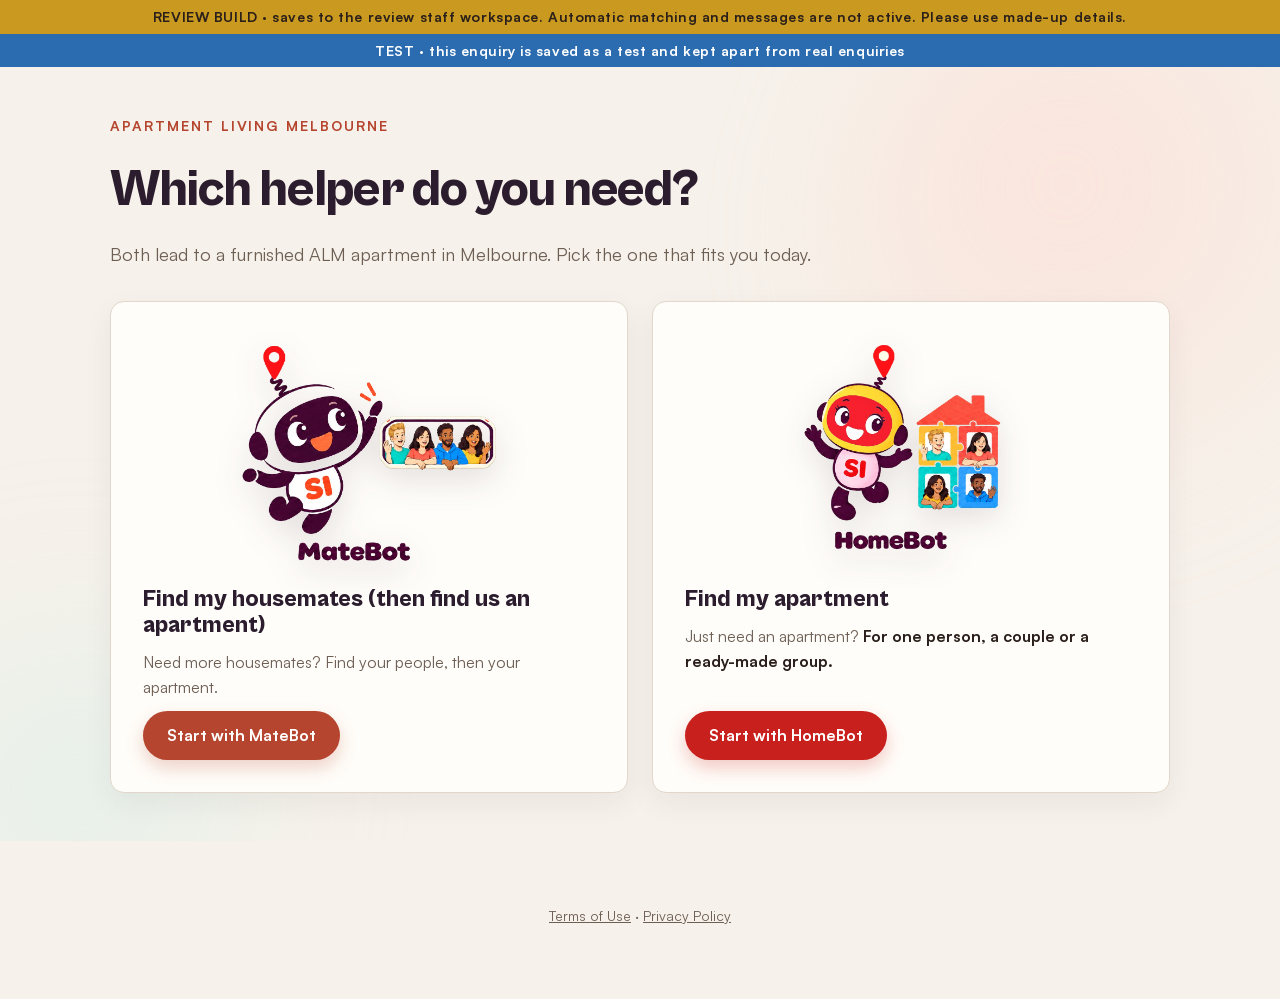
==== commit d53d249d: "Public Terms and Privacy notices; live travel review fixes Public notices (approved by Bill 16 Nov 2" ====
--- a/homebot-app/index.html
+++ b/homebot-app/index.html
@@ -368,6 +368,7 @@
 </div>
 </section>
 </main>
+<p class="foot foot--legal"><a href="/terms" target="_blank" rel="noopener">Terms of Use</a> · <a href="/privacy" target="_blank" rel="noopener">Privacy Policy</a></p>
 
 
 <script src="form.js?v=20261111-notifications"></script>
